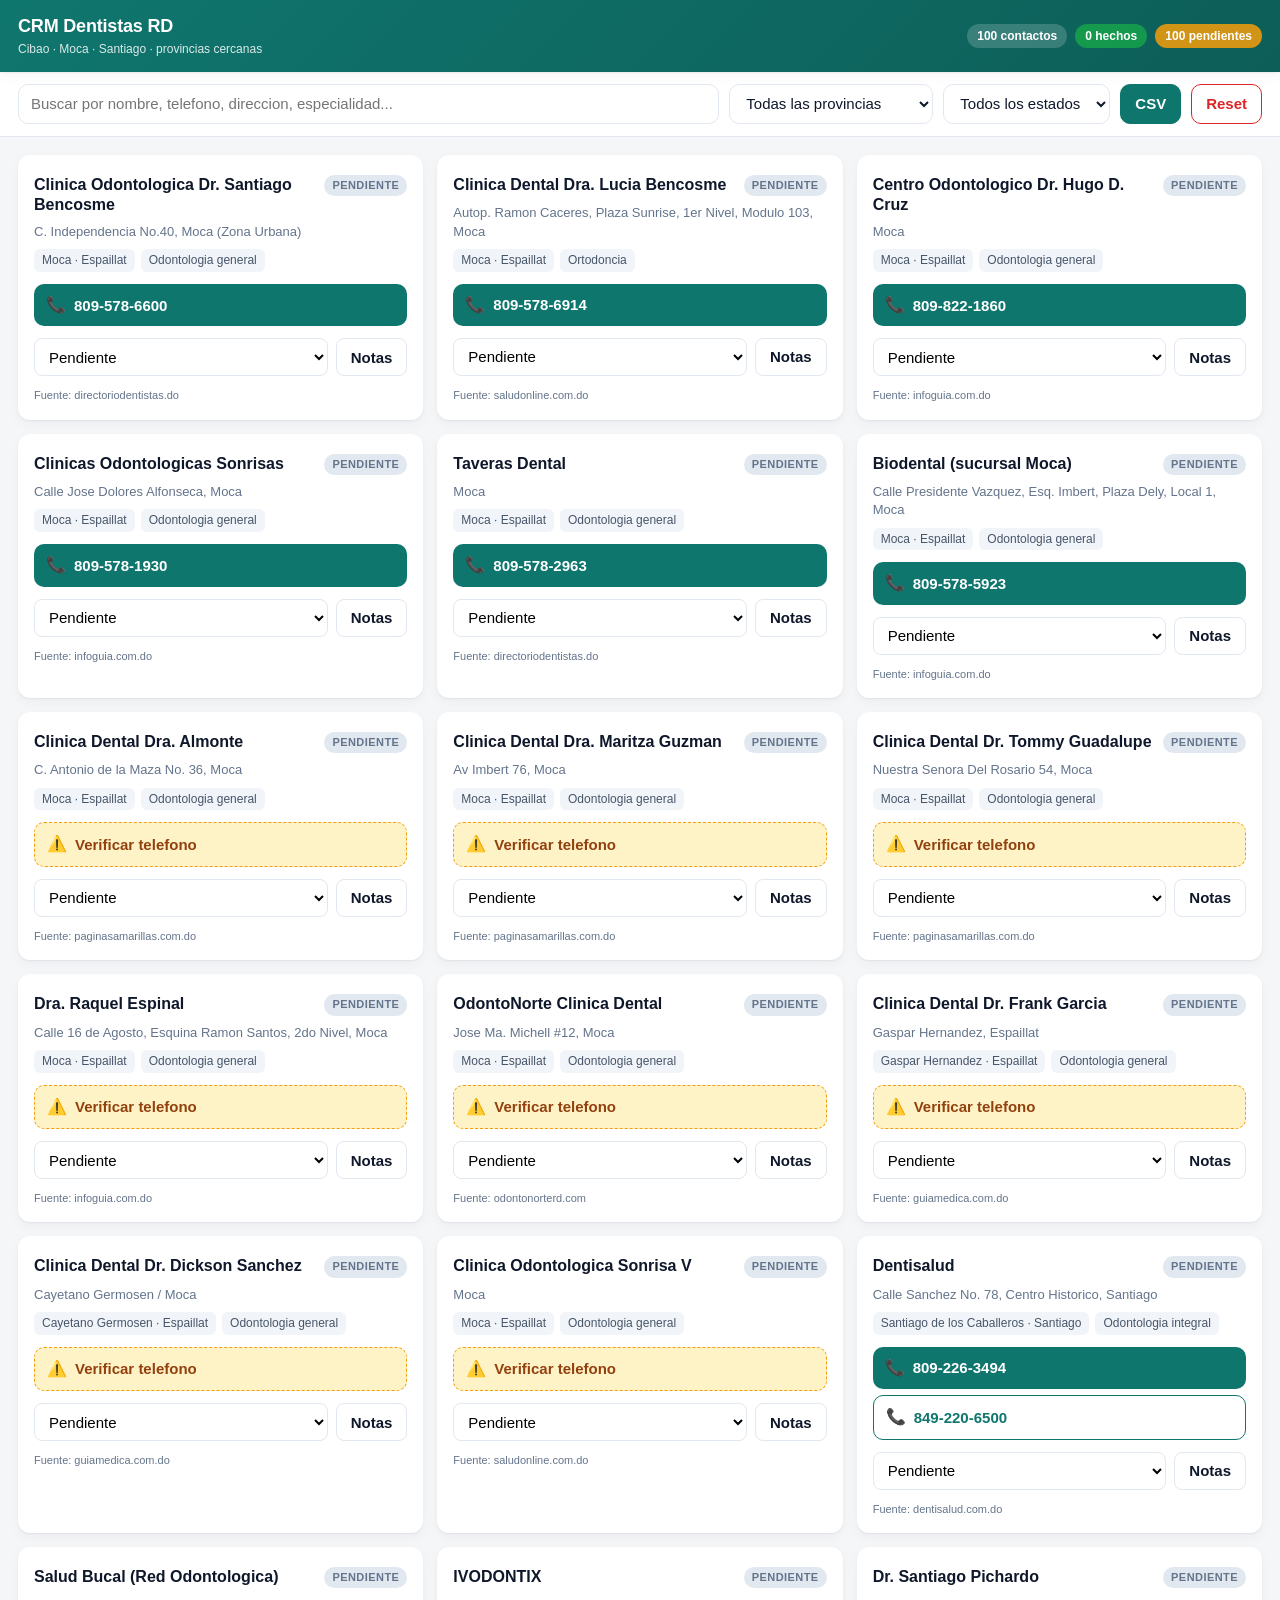
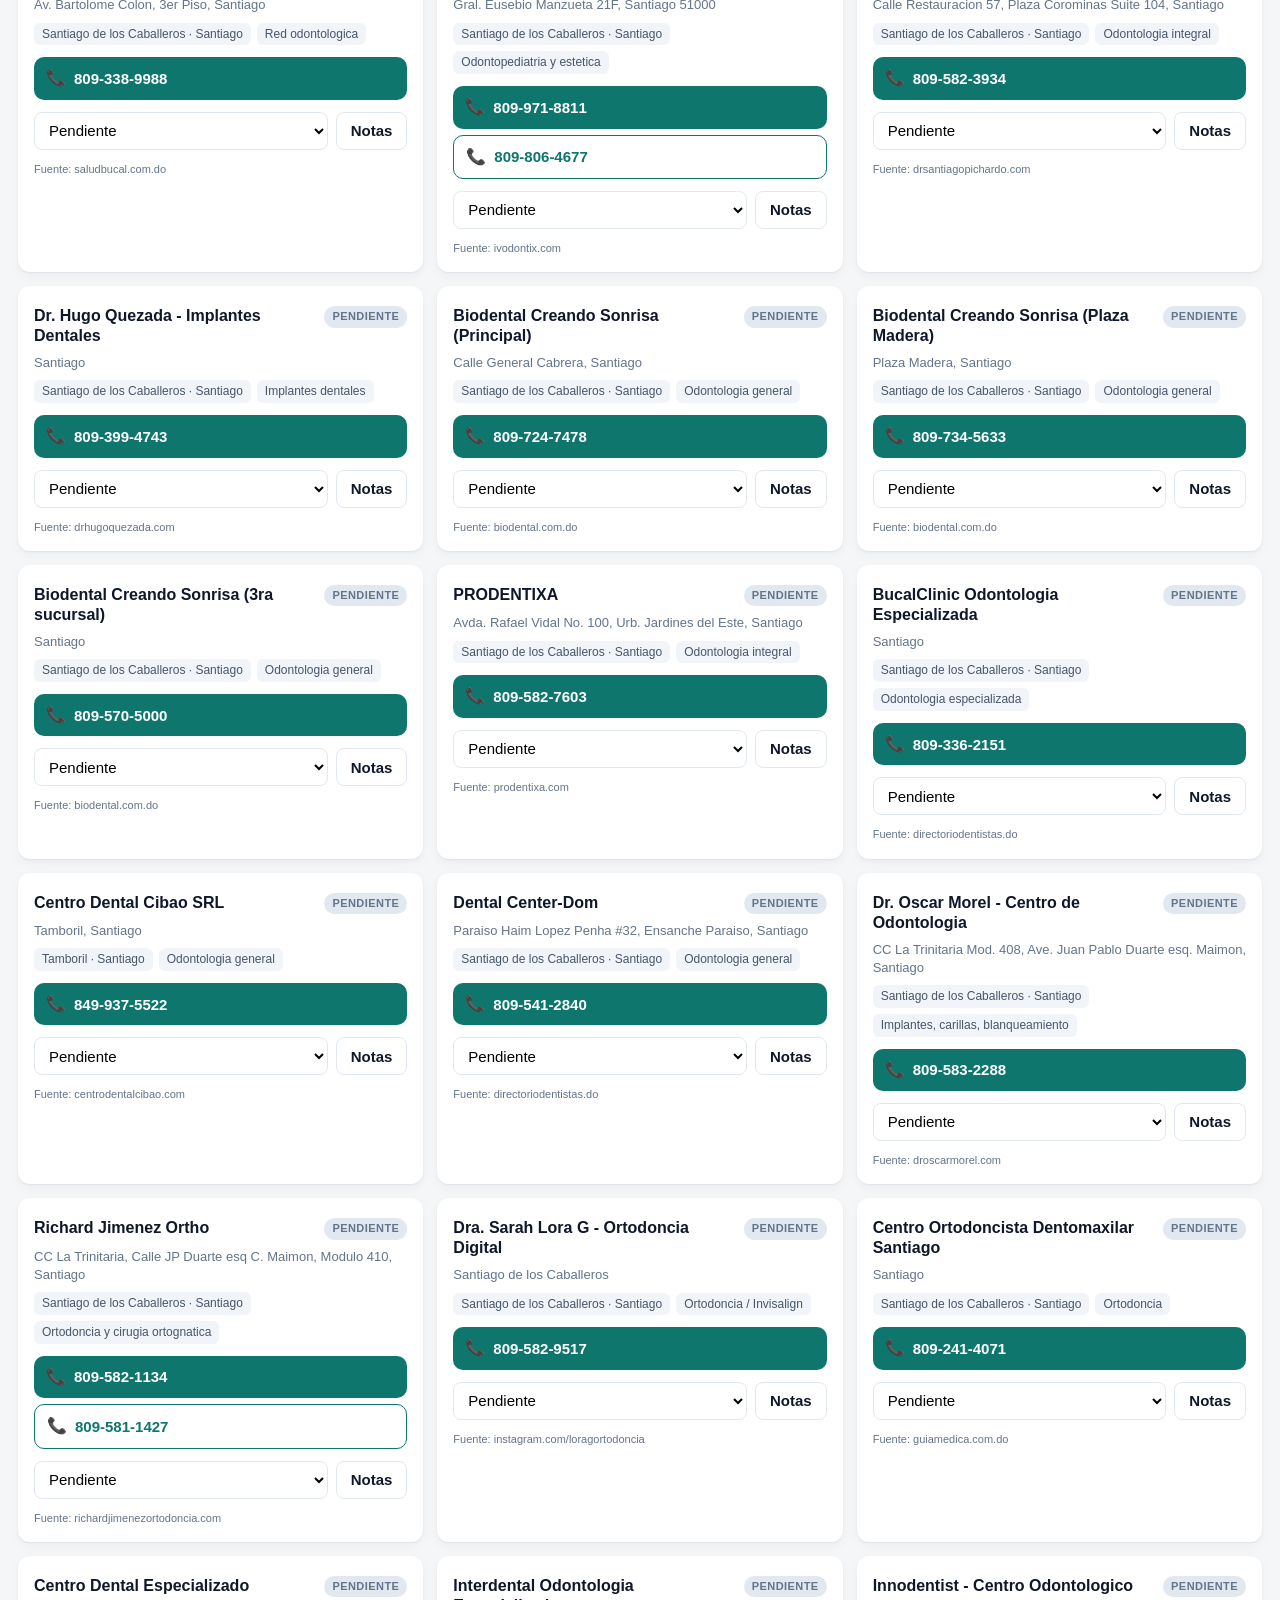
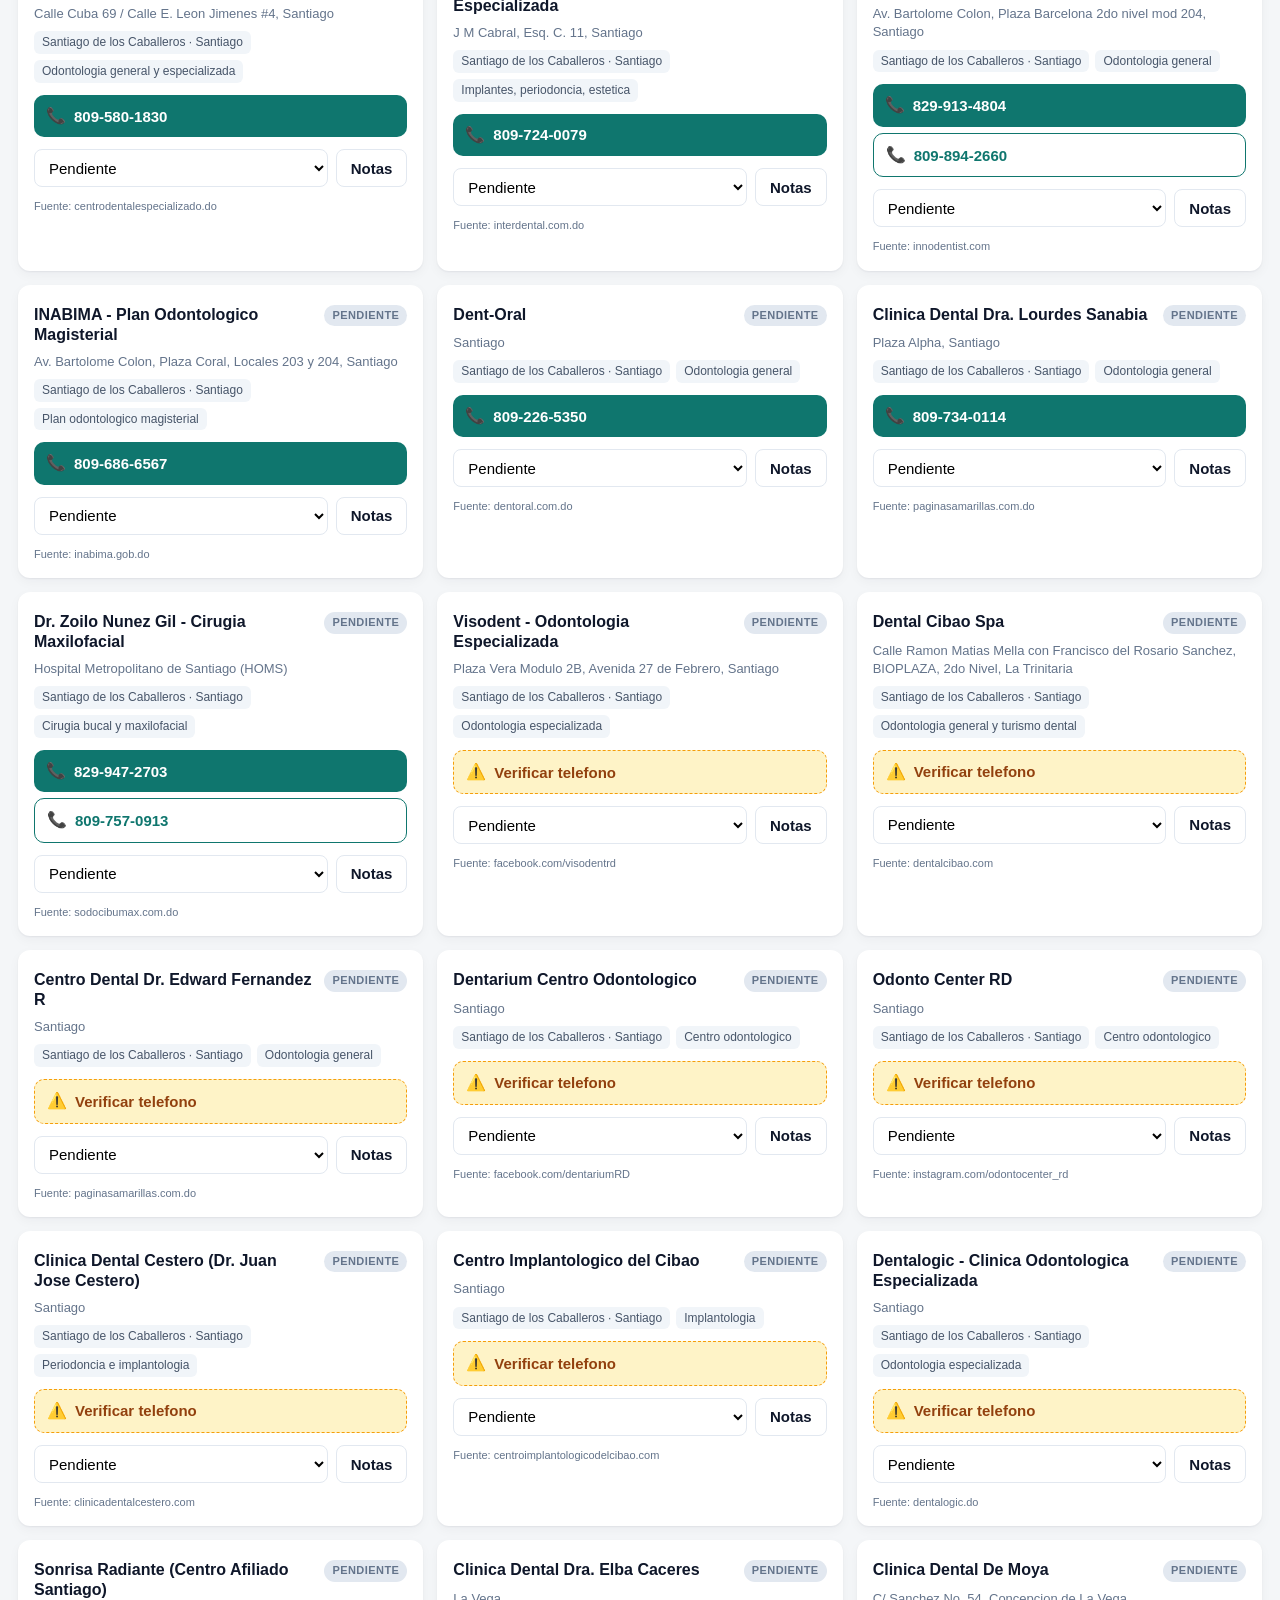
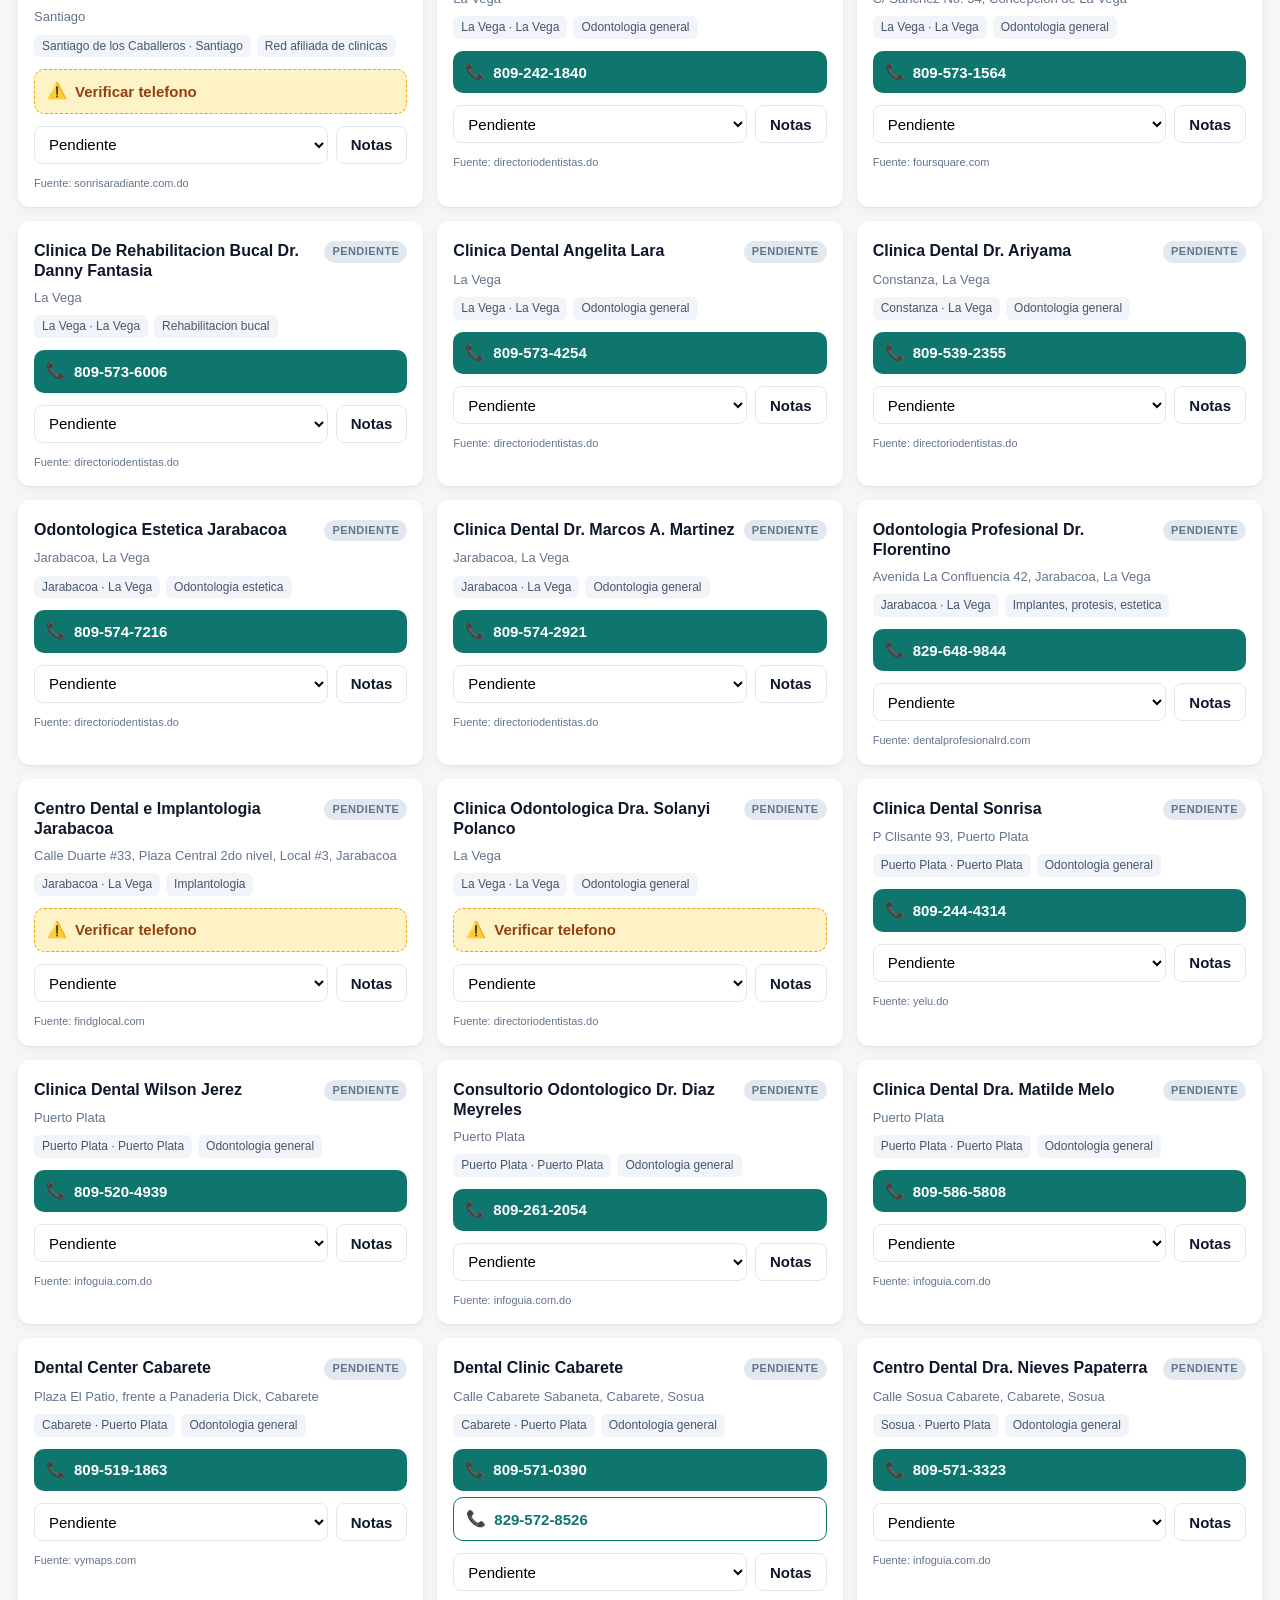
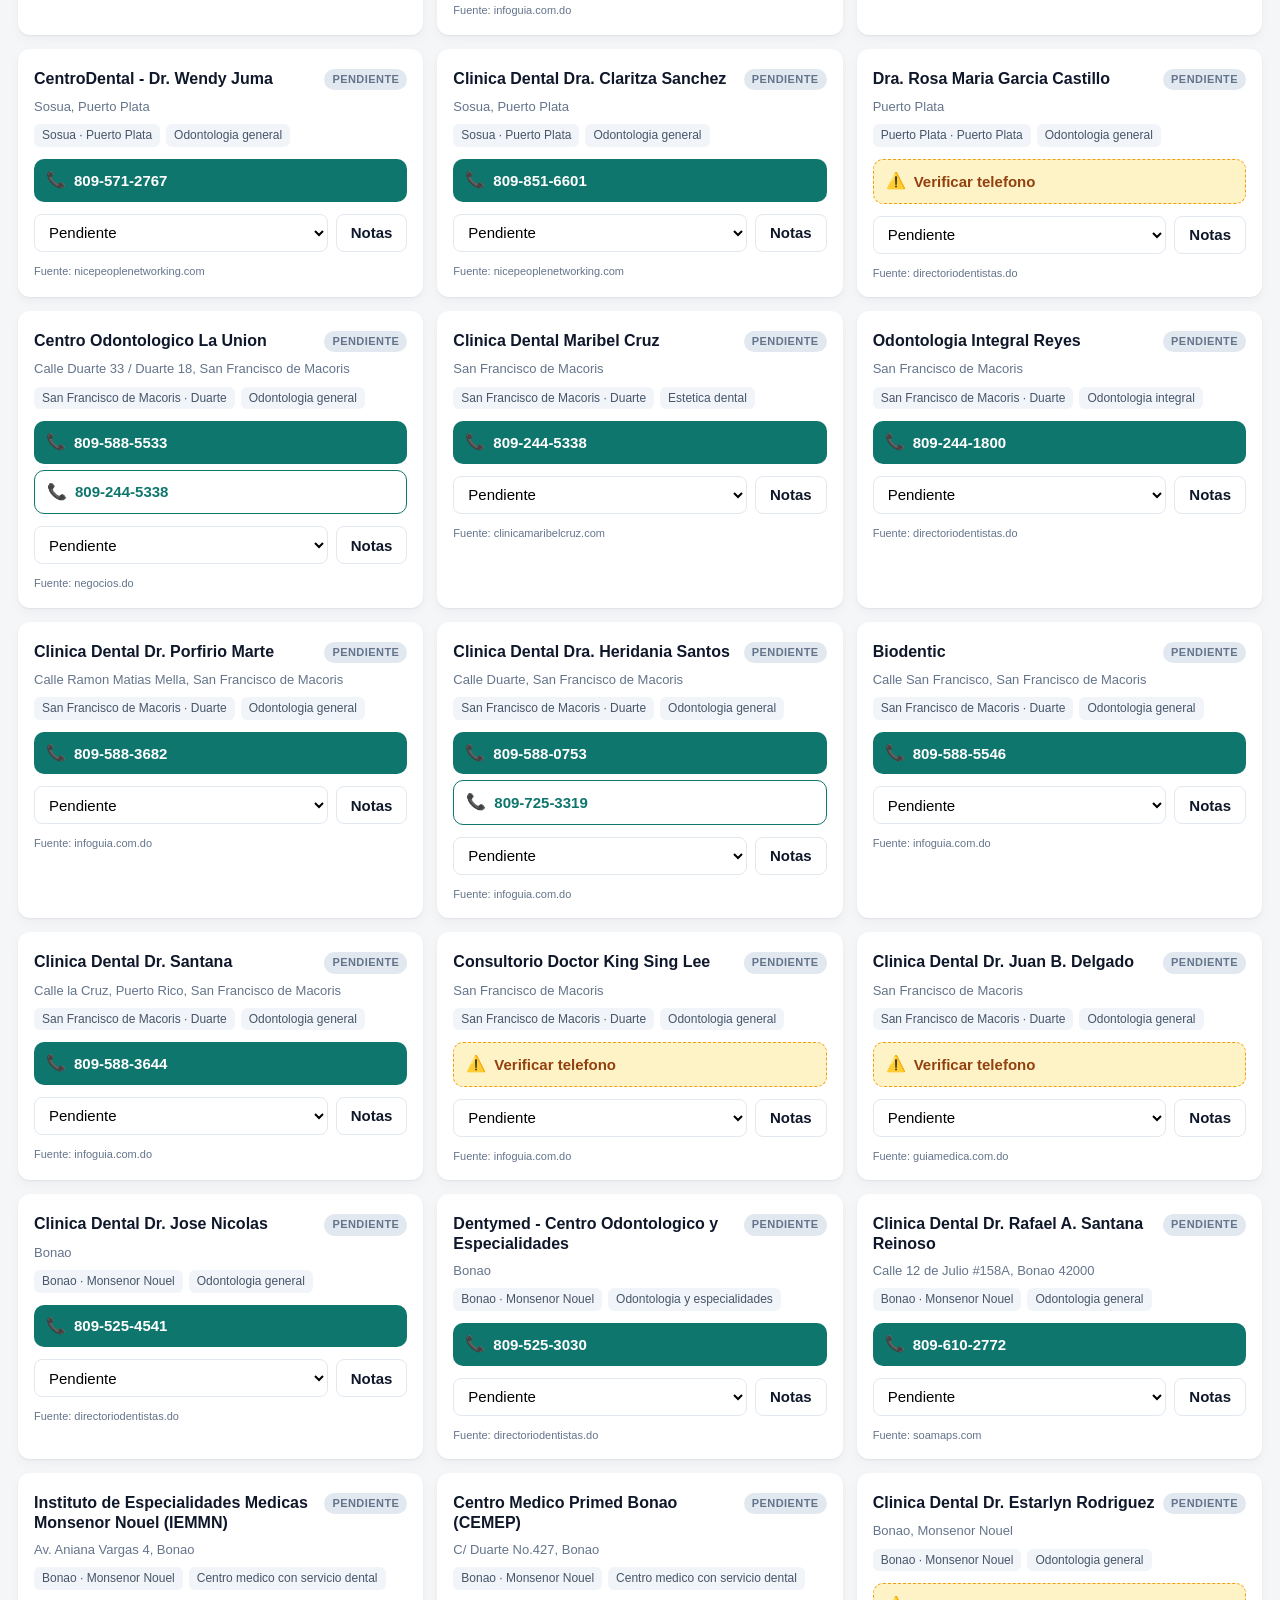
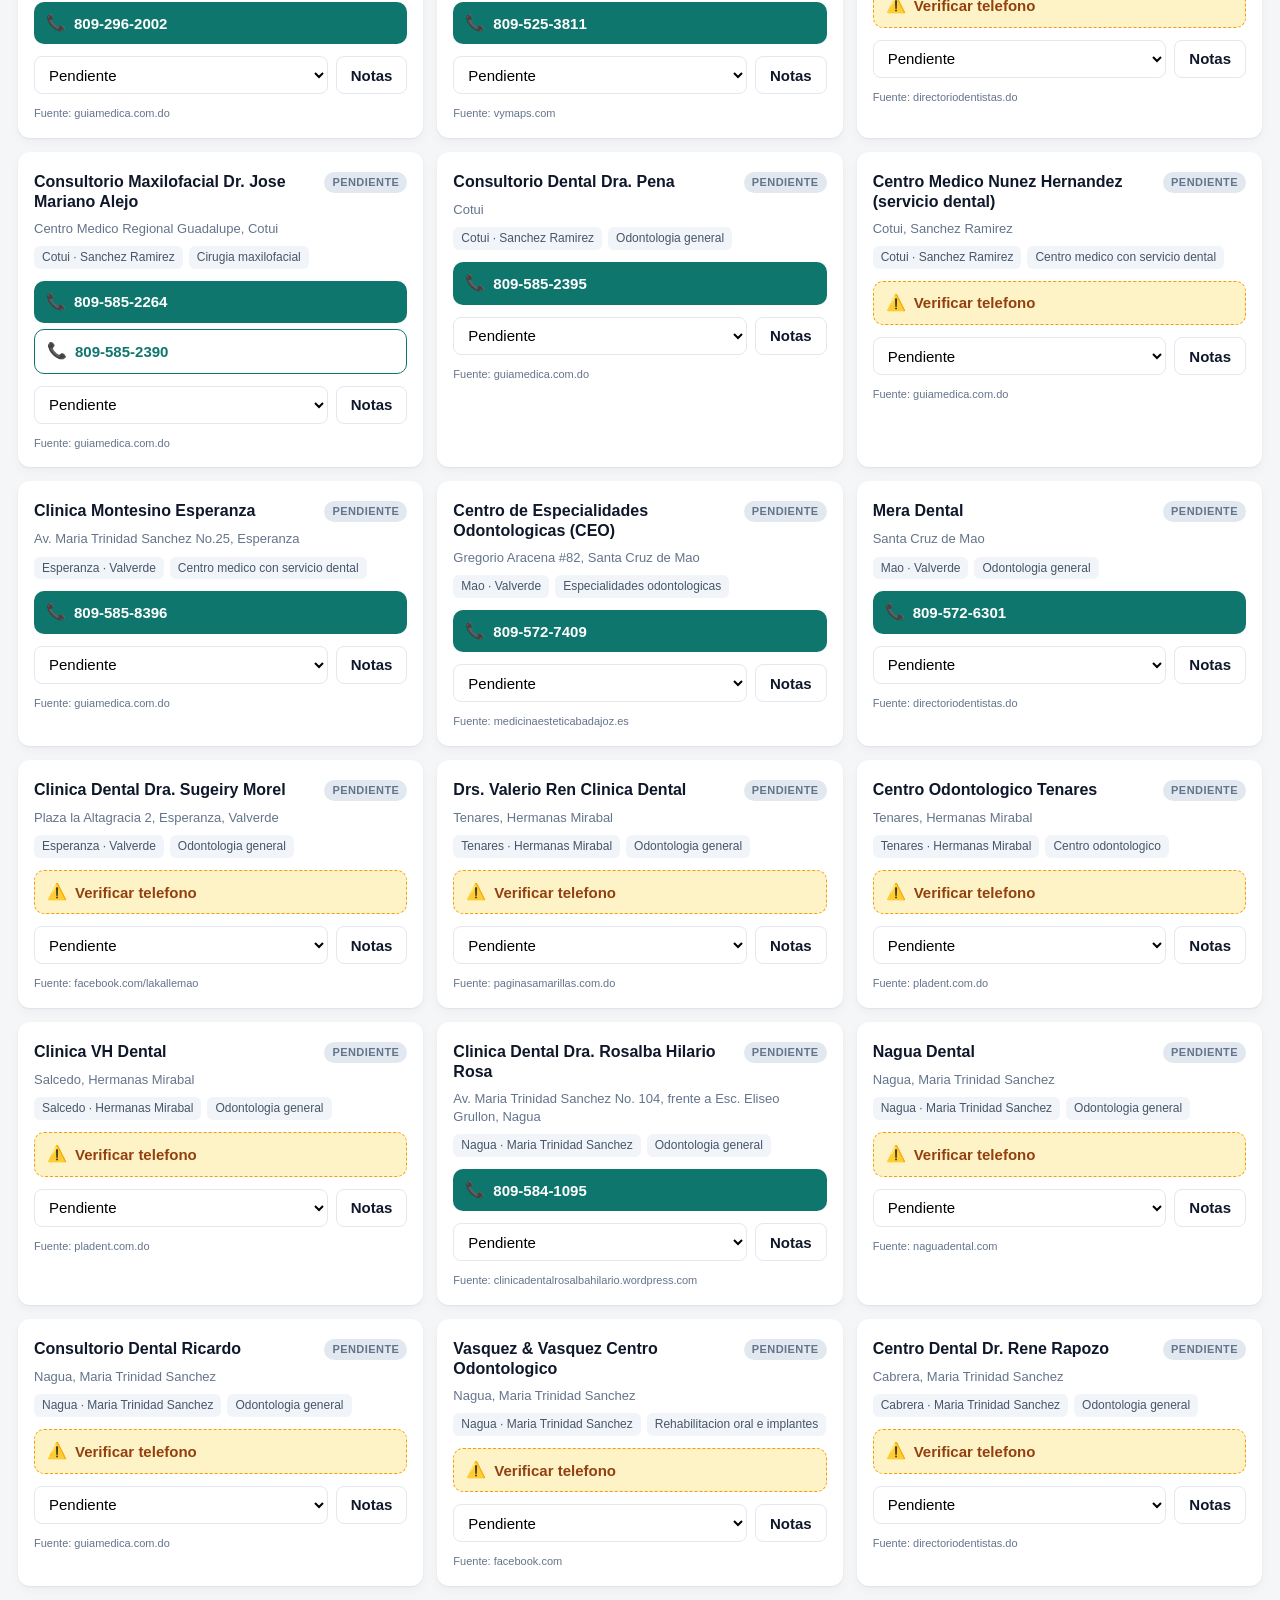
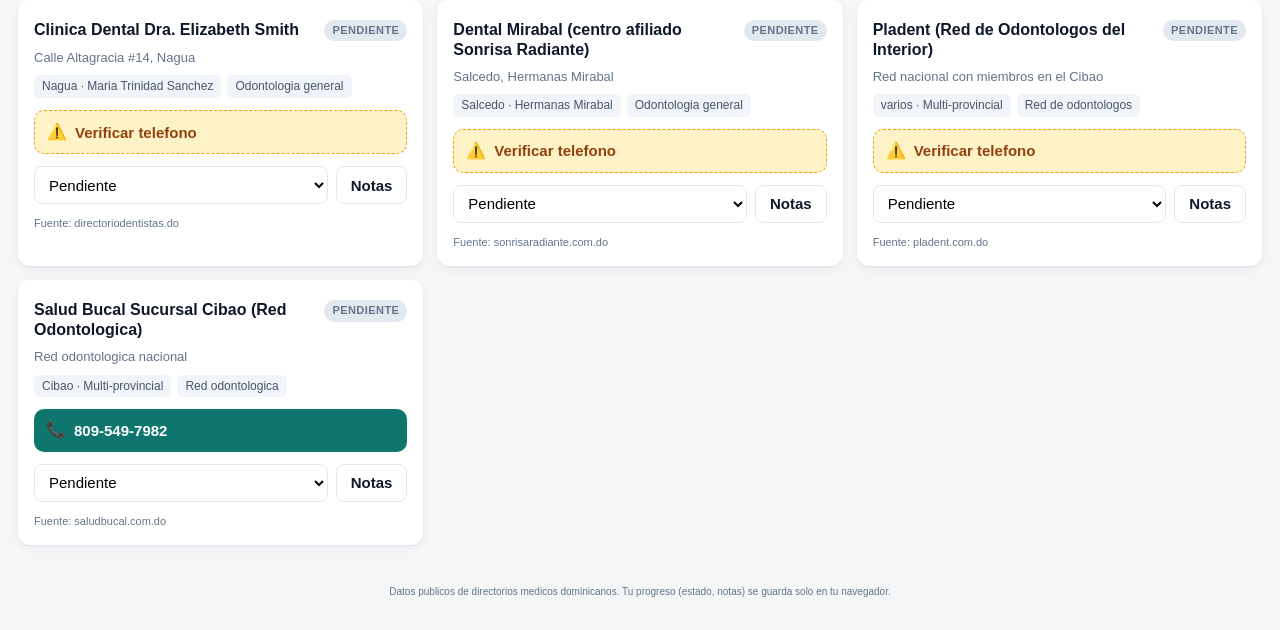
==== crm/index.html @ cb81ee38 "Agregar CRM de dentistas del Cibao + scraper Scrapling - crm/: app estatica con 100 dentistas verifi" ====
<!DOCTYPE html>
<html lang="es">
<head>
    <meta charset="UTF-8">
    <meta name="viewport" content="width=device-width, initial-scale=1.0, user-scalable=no">
    <meta name="theme-color" content="#0f766e">
    <title>CRM Dentistas RD &middot; Cibao</title>
    <link rel="shortcut icon" href="../images/favicon.png" type="image/x-icon">
    <link rel="stylesheet" href="crm.css">
</head>
<body>
    <header class="topbar">
        <div class="topbar__brand">
            <h1>CRM Dentistas RD</h1>
            <span class="topbar__tagline">Cibao &middot; Moca &middot; Santiago &middot; provincias cercanas</span>
        </div>
        <div class="topbar__stats">
            <span class="stat" id="statTotal">0 contactos</span>
            <span class="stat stat--ok" id="statHechos">0 hechos</span>
            <span class="stat stat--warn" id="statPendientes">0 pendientes</span>
        </div>
    </header>

    <section class="toolbar">
        <input
            type="search"
            id="search"
            class="toolbar__search"
            placeholder="Buscar por nombre, telefono, direccion, especialidad..."
            autocomplete="off">
        <select id="filterProvincia" class="toolbar__select"></select>
        <select id="filterEstado" class="toolbar__select">
            <option value="">Todos los estados</option>
            <option value="pendiente">Pendiente</option>
            <option value="contactado">Contactado</option>
            <option value="agendado">Agendado</option>
            <option value="no_responde">No responde</option>
            <option value="descartado">Descartado</option>
        </select>
        <button id="btnExport" class="toolbar__btn" title="Exportar a CSV">CSV</button>
        <button id="btnReset" class="toolbar__btn toolbar__btn--danger" title="Borrar mi historial">Reset</button>
    </section>

    <main id="grid" class="grid"></main>

    <template id="cardTemplate">
        <article class="card" data-id="">
            <header class="card__head">
                <h2 class="card__name"></h2>
                <span class="card__estado"></span>
            </header>
            <p class="card__direccion"></p>
            <p class="card__meta">
                <span class="card__provincia"></span>
                <span class="card__especialidad"></span>
            </p>
            <div class="card__phones"></div>
            <div class="card__actions">
                <select class="card__estadoSelect">
                    <option value="pendiente">Pendiente</option>
                    <option value="contactado">Contactado</option>
                    <option value="agendado">Agendado</option>
                    <option value="no_responde">No responde</option>
                    <option value="descartado">Descartado</option>
                </select>
                <button class="card__notasBtn">Notas</button>
            </div>
            <textarea class="card__notas" placeholder="Notas de la llamada..." hidden></textarea>
            <small class="card__fuente"></small>
        </article>
    </template>

    <footer class="bottombar">
        <small>
            Datos publicos de directorios medicos dominicanos.
            Tu progreso (estado, notas) se guarda solo en tu navegador.
        </small>
    </footer>

    <script src="crm.js"></script>
</body>
</html>
---- crm/crm.css ----
:root {
    --bg: #f4f6f8;
    --surface: #ffffff;
    --text: #0f172a;
    --muted: #64748b;
    --border: #e2e8f0;
    --primary: #0f766e;
    --primary-dark: #0d5e58;
    --accent: #2563eb;
    --ok: #16a34a;
    --warn: #f59e0b;
    --danger: #dc2626;
    --info: #0ea5e9;
    --shadow: 0 1px 2px rgba(15, 23, 42, .06), 0 4px 12px rgba(15, 23, 42, .04);
    --radius: 12px;
}

* { box-sizing: border-box; }

html, body {
    margin: 0;
    padding: 0;
    background: var(--bg);
    color: var(--text);
    font-family: -apple-system, BlinkMacSystemFont, "Segoe UI", Roboto, Helvetica, Arial, sans-serif;
    font-size: 15px;
    line-height: 1.4;
}

.topbar {
    background: linear-gradient(135deg, var(--primary) 0%, var(--primary-dark) 100%);
    color: #fff;
    padding: 14px 18px;
    display: flex;
    flex-wrap: wrap;
    justify-content: space-between;
    align-items: center;
    gap: 12px;
    position: sticky;
    top: 0;
    z-index: 50;
    box-shadow: var(--shadow);
}

.topbar h1 {
    margin: 0;
    font-size: 18px;
    font-weight: 700;
    letter-spacing: -0.01em;
}

.topbar__tagline {
    display: block;
    font-size: 12px;
    opacity: 0.85;
    margin-top: 2px;
}

.topbar__stats {
    display: flex;
    gap: 8px;
    flex-wrap: wrap;
}

.stat {
    background: rgba(255, 255, 255, 0.18);
    padding: 4px 10px;
    border-radius: 999px;
    font-size: 12px;
    font-weight: 600;
}
.stat--ok    { background: rgba(22, 163, 74, .85); }
.stat--warn  { background: rgba(245, 158, 11, .85); }

.toolbar {
    background: var(--surface);
    padding: 12px 18px;
    display: flex;
    gap: 10px;
    flex-wrap: wrap;
    border-bottom: 1px solid var(--border);
    position: sticky;
    top: 62px;
    z-index: 40;
}

.toolbar__search,
.toolbar__select {
    height: 40px;
    padding: 0 12px;
    border: 1px solid var(--border);
    border-radius: 10px;
    background: #fff;
    font: inherit;
    color: var(--text);
    outline: none;
    transition: border-color .15s, box-shadow .15s;
}

.toolbar__search:focus,
.toolbar__select:focus {
    border-color: var(--primary);
    box-shadow: 0 0 0 3px rgba(15, 118, 110, .15);
}

.toolbar__search {
    flex: 1 1 320px;
    min-width: 220px;
}

.toolbar__btn {
    height: 40px;
    padding: 0 14px;
    border-radius: 10px;
    border: 1px solid var(--primary);
    background: var(--primary);
    color: #fff;
    font: inherit;
    font-weight: 600;
    cursor: pointer;
    transition: background .15s;
}
.toolbar__btn:hover { background: var(--primary-dark); }
.toolbar__btn--danger {
    background: #fff;
    color: var(--danger);
    border-color: var(--danger);
}
.toolbar__btn--danger:hover {
    background: var(--danger);
    color: #fff;
}

.grid {
    padding: 18px;
    display: grid;
    gap: 14px;
    grid-template-columns: repeat(auto-fill, minmax(320px, 1fr));
    max-width: 1400px;
    margin: 0 auto;
}

.card {
    background: var(--surface);
    border-radius: var(--radius);
    box-shadow: var(--shadow);
    padding: 16px;
    display: flex;
    flex-direction: column;
    gap: 8px;
    border-top: 4px solid transparent;
    transition: transform .12s, box-shadow .12s;
}
.card:hover { transform: translateY(-1px); box-shadow: 0 6px 18px rgba(15,23,42,.08); }

.card[data-estado="contactado"] { border-top-color: var(--info); }
.card[data-estado="agendado"]   { border-top-color: var(--ok); }
.card[data-estado="no_responde"]{ border-top-color: var(--warn); }
.card[data-estado="descartado"] { border-top-color: var(--danger); opacity: 0.7; }

.card__head {
    display: flex;
    justify-content: space-between;
    align-items: flex-start;
    gap: 8px;
}

.card__name {
    font-size: 16px;
    font-weight: 700;
    margin: 0;
    line-height: 1.25;
    color: var(--text);
}

.card__estado {
    font-size: 11px;
    font-weight: 700;
    padding: 3px 8px;
    border-radius: 999px;
    background: #e2e8f0;
    color: var(--muted);
    text-transform: uppercase;
    letter-spacing: 0.04em;
    white-space: nowrap;
    flex-shrink: 0;
}
.card[data-estado="contactado"]  .card__estado { background: rgba(14,165,233,.15); color: #0369a1; }
.card[data-estado="agendado"]    .card__estado { background: rgba(22,163,74,.15);  color: #166534; }
.card[data-estado="no_responde"] .card__estado { background: rgba(245,158,11,.18); color: #92400e; }
.card[data-estado="descartado"]  .card__estado { background: rgba(220,38,38,.15);  color: #991b1b; }

.card__direccion {
    color: var(--muted);
    margin: 0;
    font-size: 13px;
}

.card__meta {
    display: flex;
    gap: 6px;
    flex-wrap: wrap;
    margin: 0;
    font-size: 12px;
}

.card__meta span {
    background: #f1f5f9;
    color: #475569;
    padding: 3px 8px;
    border-radius: 6px;
    font-weight: 500;
}

.card__phones {
    display: flex;
    flex-direction: column;
    gap: 6px;
    margin-top: 4px;
}

.phone-link {
    display: flex;
    align-items: center;
    gap: 8px;
    padding: 10px 12px;
    background: var(--primary);
    color: #fff;
    text-decoration: none;
    border-radius: 10px;
    font-weight: 600;
    font-size: 15px;
    transition: background .15s, transform .1s;
}
.phone-link:hover  { background: var(--primary-dark); }
.phone-link:active { transform: scale(.98); }
.phone-link::before {
    content: "📞";
    font-size: 16px;
}
.phone-link--alt {
    background: #fff;
    color: var(--primary);
    border: 1px solid var(--primary);
}
.phone-link--alt:hover {
    background: var(--primary);
    color: #fff;
}
.phone-link--missing {
    background: #fef3c7;
    color: #92400e;
    cursor: not-allowed;
    pointer-events: none;
    border: 1px dashed #f59e0b;
}
.phone-link--missing::before { content: "⚠️"; }

.card__actions {
    display: flex;
    gap: 8px;
    margin-top: 4px;
}

.card__estadoSelect {
    flex: 1;
    height: 38px;
    padding: 0 10px;
    border: 1px solid var(--border);
    border-radius: 8px;
    background: #fff;
    font: inherit;
    cursor: pointer;
}

.card__notasBtn {
    height: 38px;
    padding: 0 14px;
    background: #fff;
    border: 1px solid var(--border);
    border-radius: 8px;
    font: inherit;
    font-weight: 600;
    color: var(--text);
    cursor: pointer;
}
.card__notasBtn:hover { background: #f1f5f9; }
.card__notasBtn[aria-pressed="true"] {
    background: var(--accent);
    color: #fff;
    border-color: var(--accent);
}

.card__notas {
    width: 100%;
    min-height: 70px;
    padding: 10px;
    border: 1px solid var(--border);
    border-radius: 8px;
    font: inherit;
    resize: vertical;
    margin-top: 4px;
}
.card__notas:focus {
    outline: none;
    border-color: var(--primary);
    box-shadow: 0 0 0 3px rgba(15, 118, 110, .15);
}

.card__fuente {
    color: var(--muted);
    font-size: 11px;
    margin-top: 4px;
}

.bottombar {
    text-align: center;
    color: var(--muted);
    padding: 20px 18px 30px;
    font-size: 12px;
}

.empty {
    grid-column: 1 / -1;
    text-align: center;
    color: var(--muted);
    padding: 60px 20px;
    font-size: 15px;
}

@media (max-width: 600px) {
    .topbar { padding: 12px 14px; }
    .topbar h1 { font-size: 16px; }
    .toolbar { padding: 10px 14px; top: 70px; }
    .grid { padding: 14px; gap: 12px; }
    .card { padding: 14px; }
    .card__name { font-size: 15px; }
}
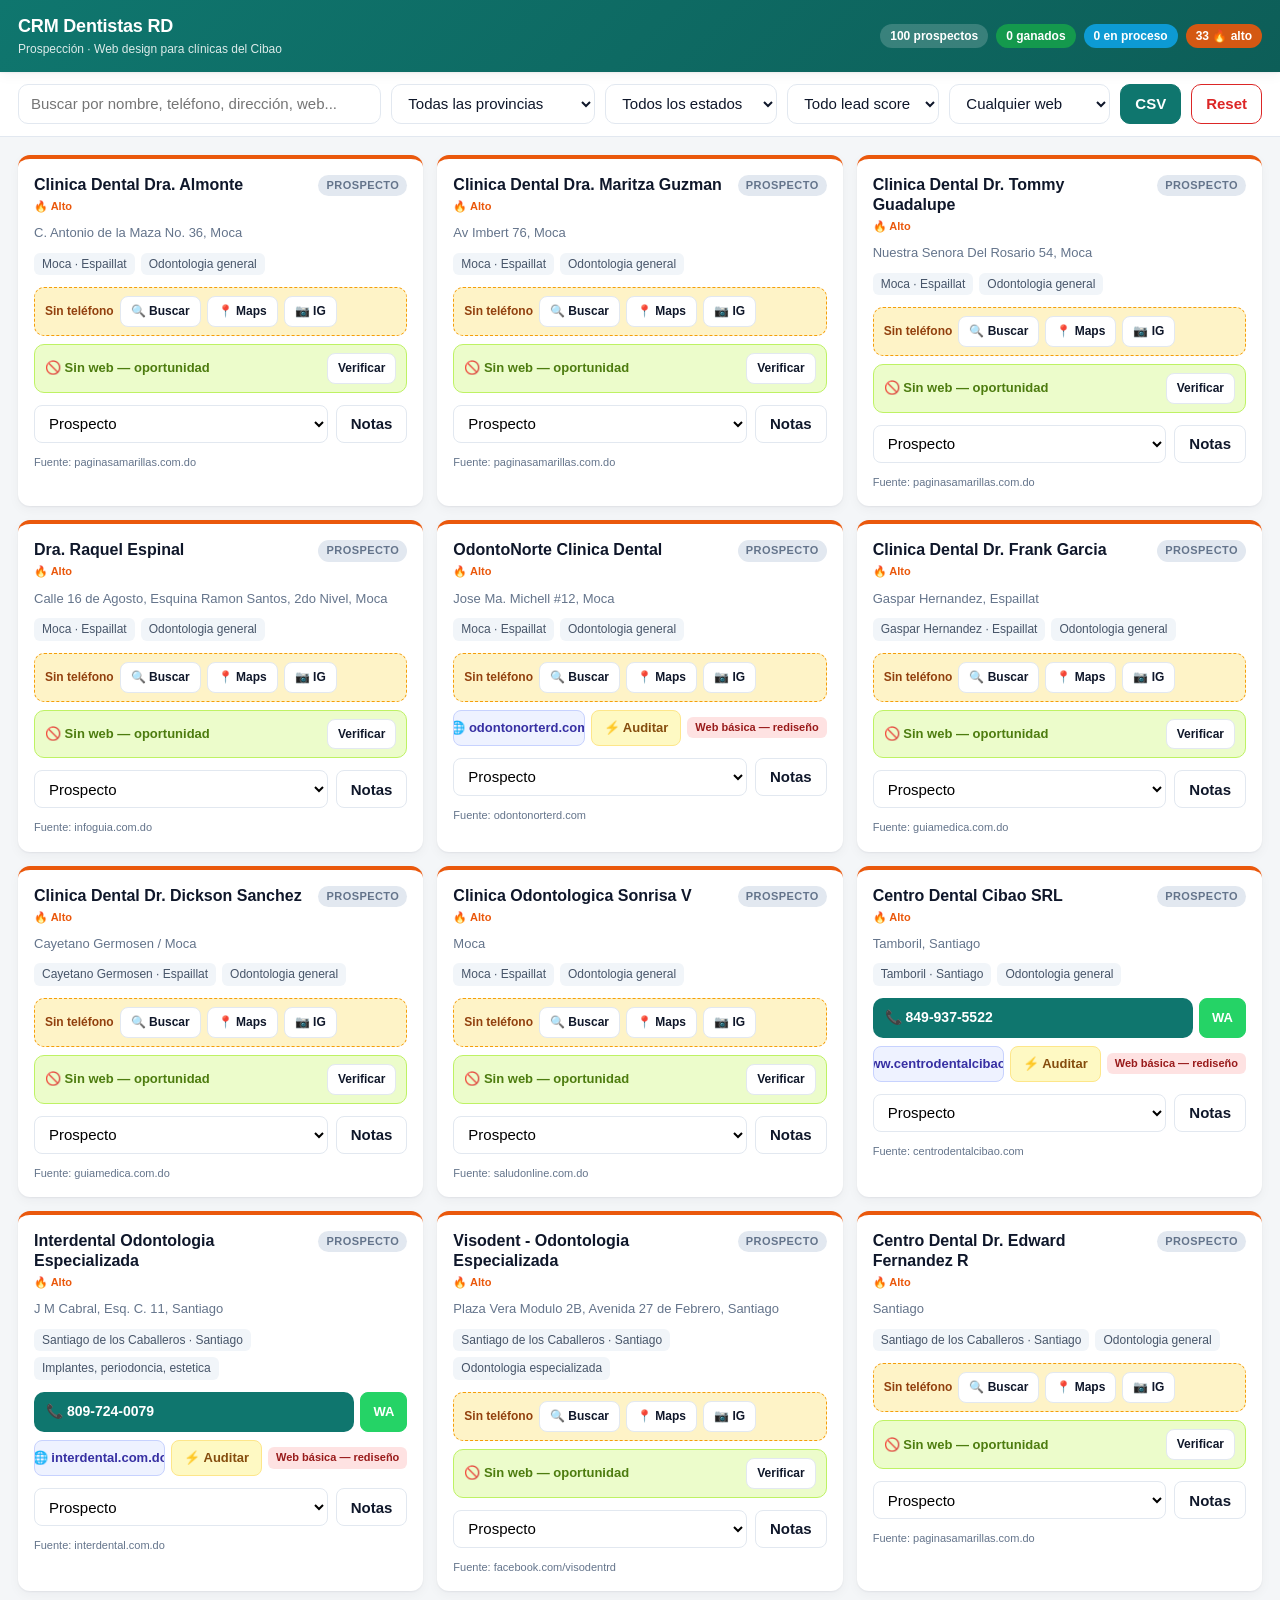
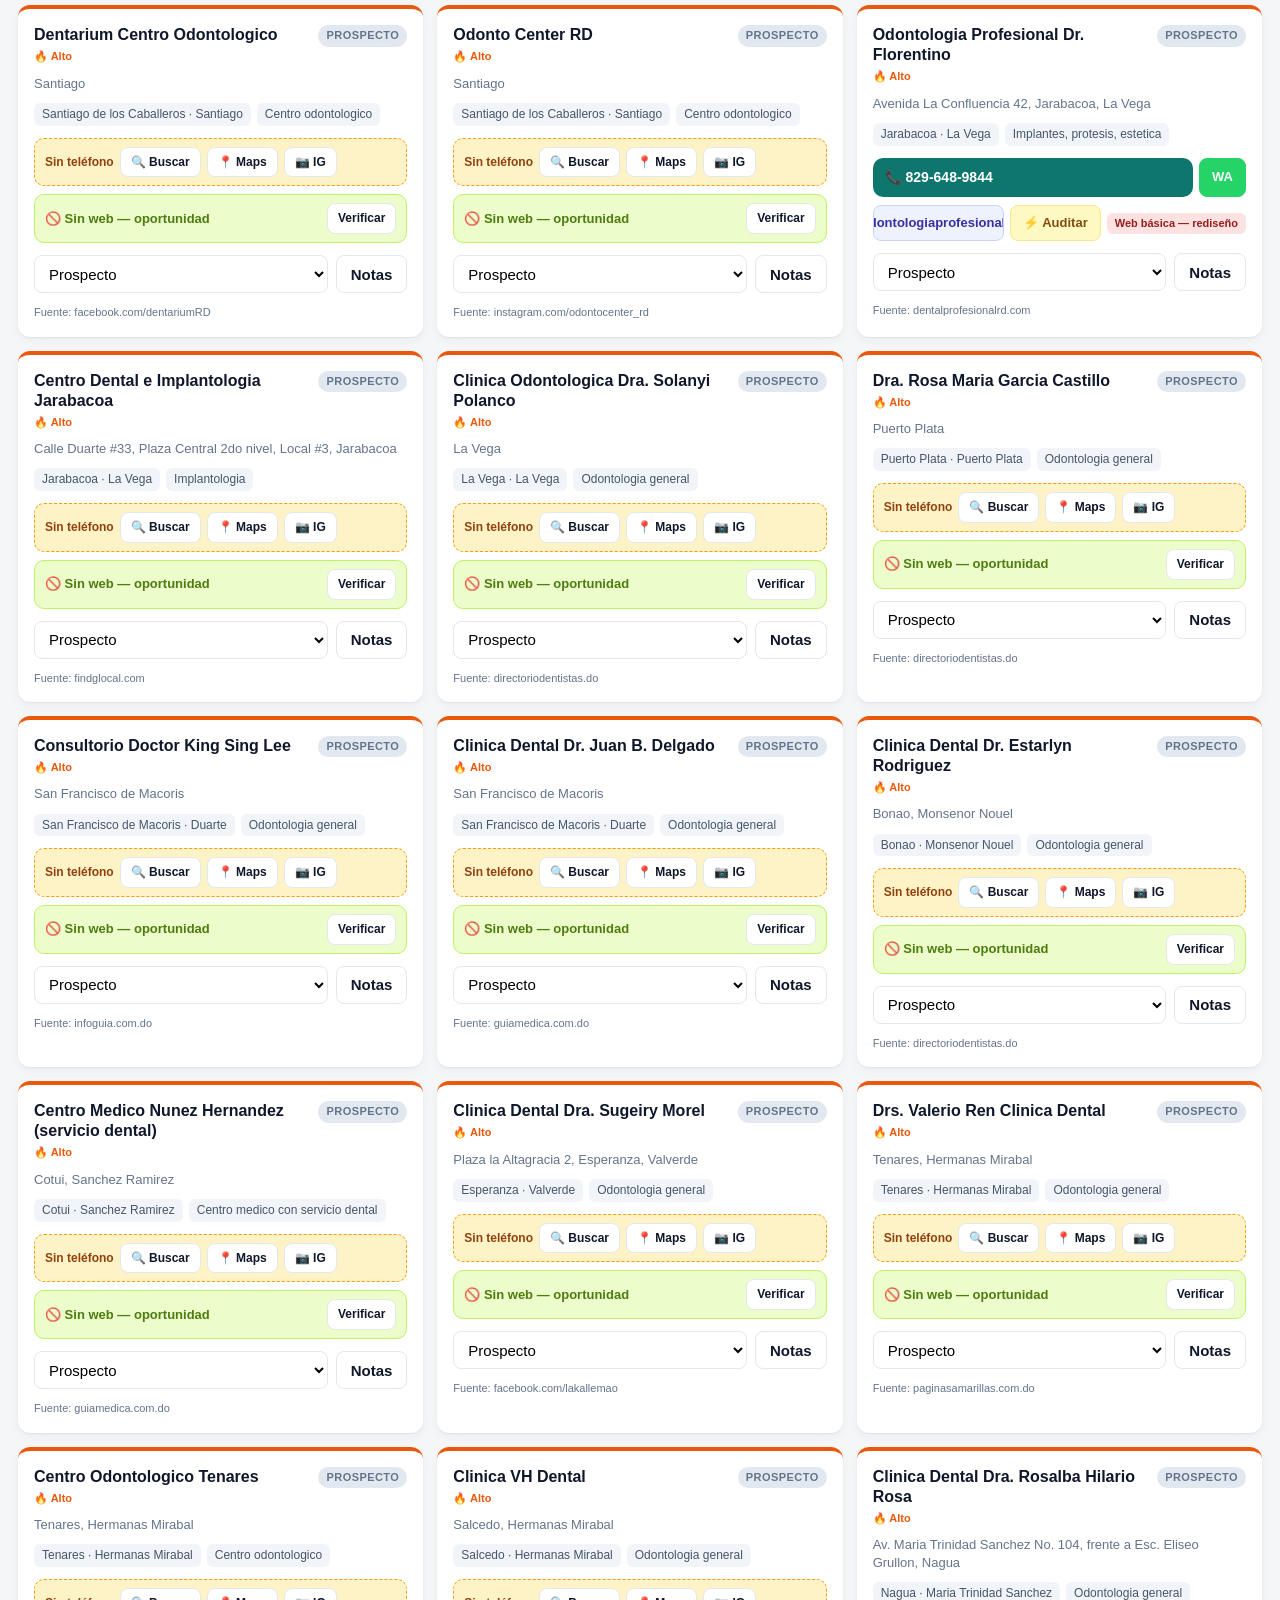
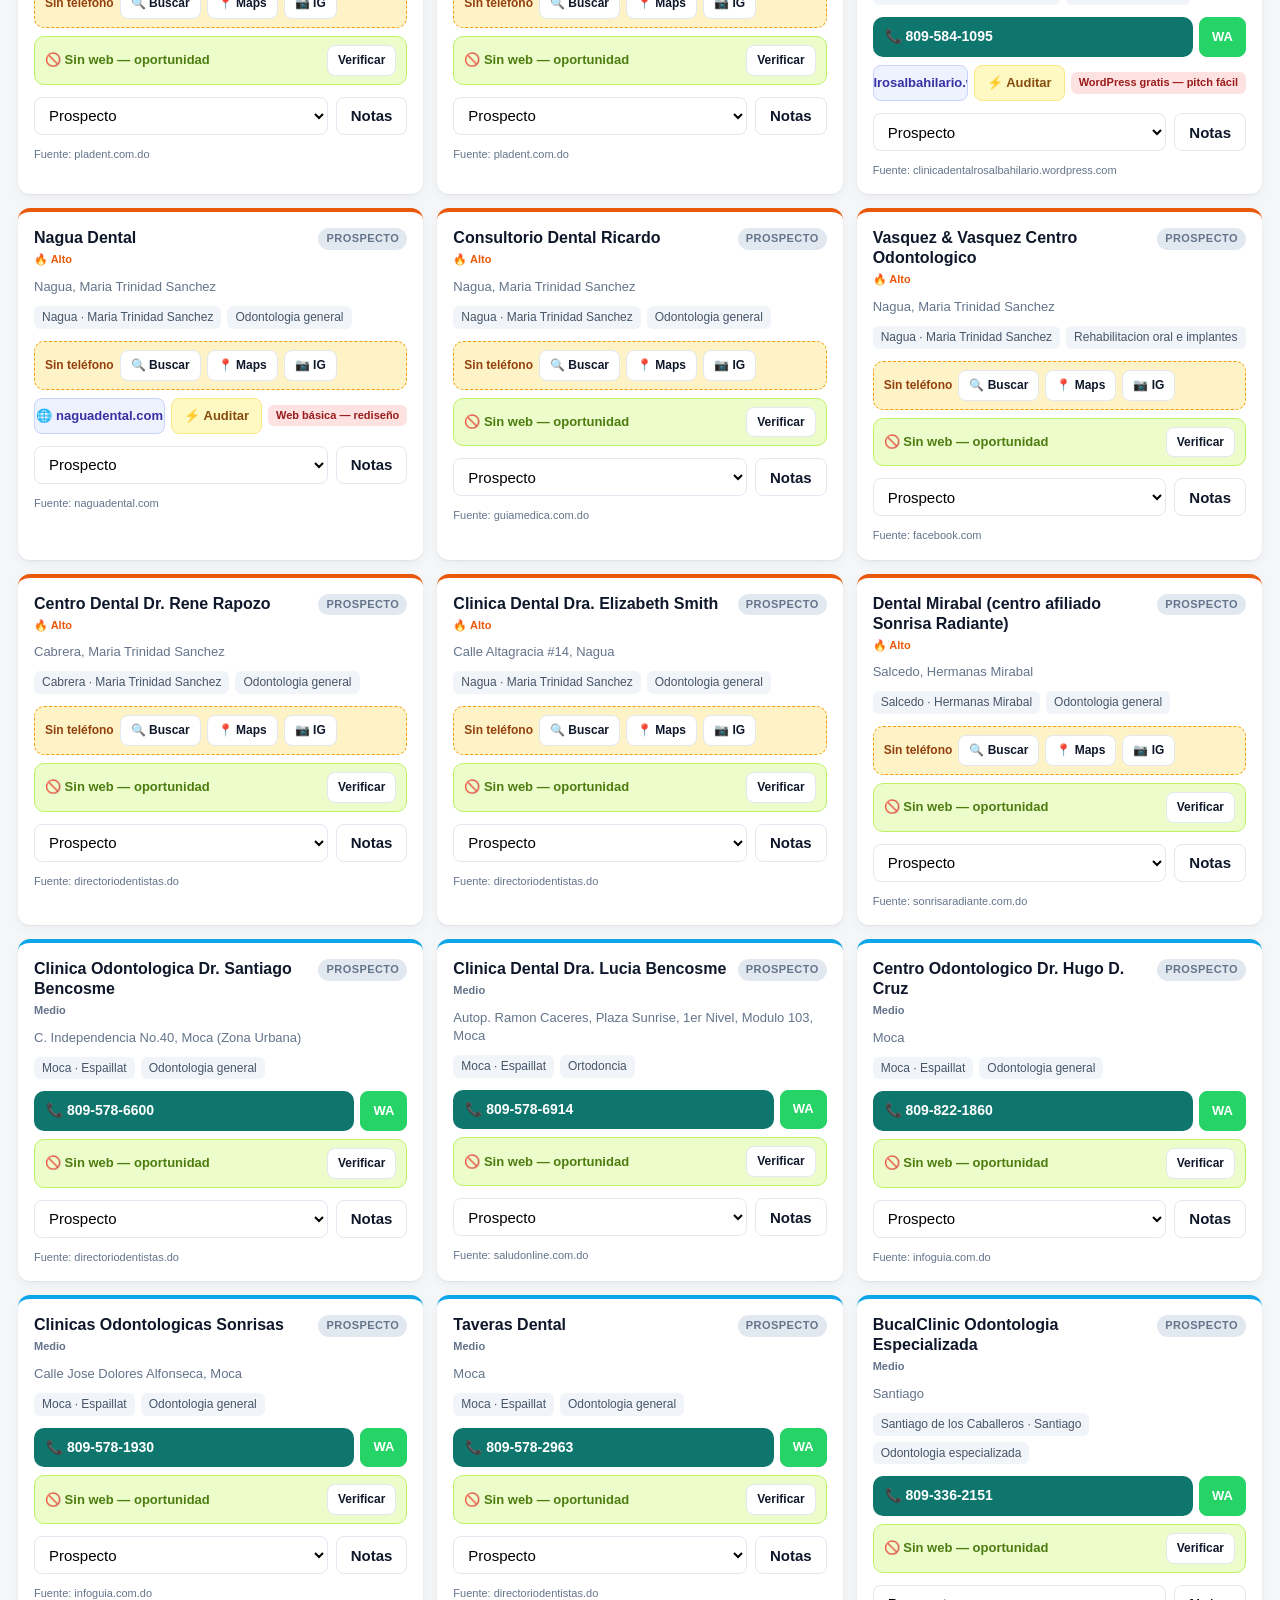
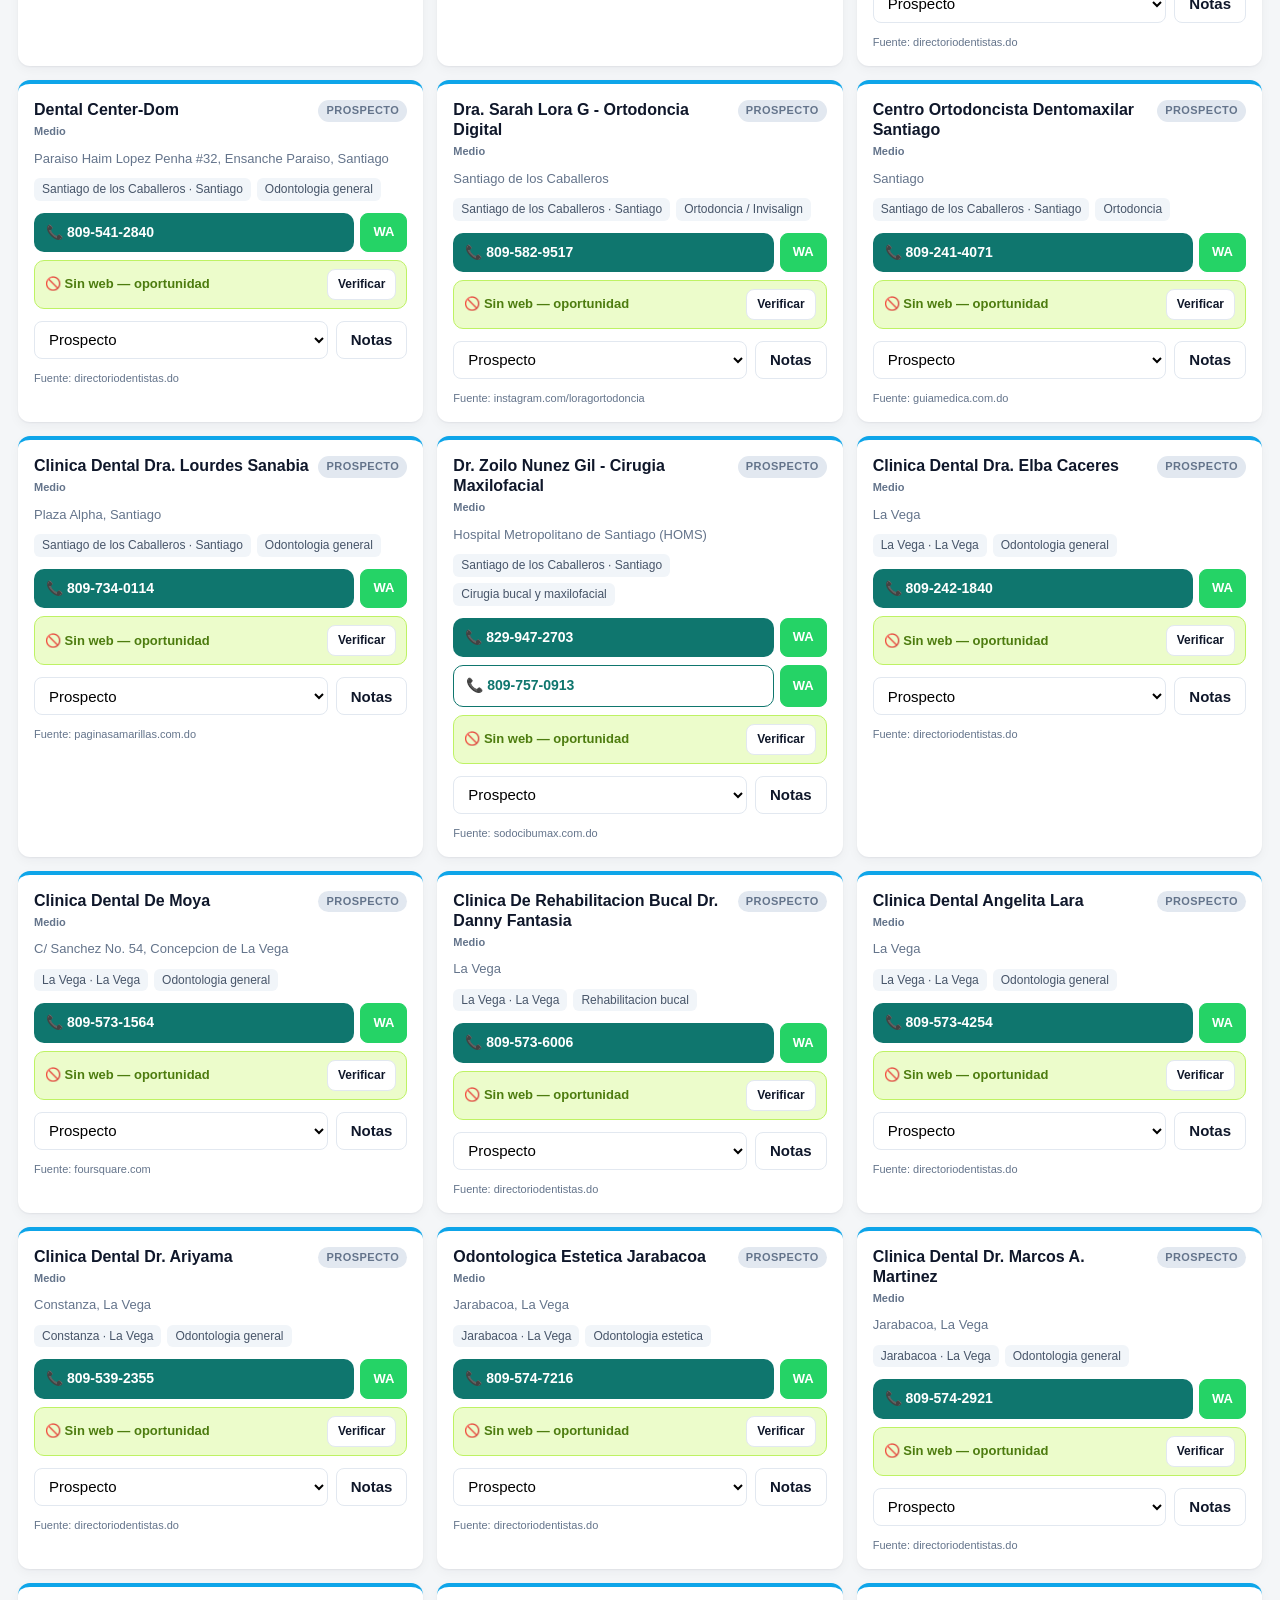
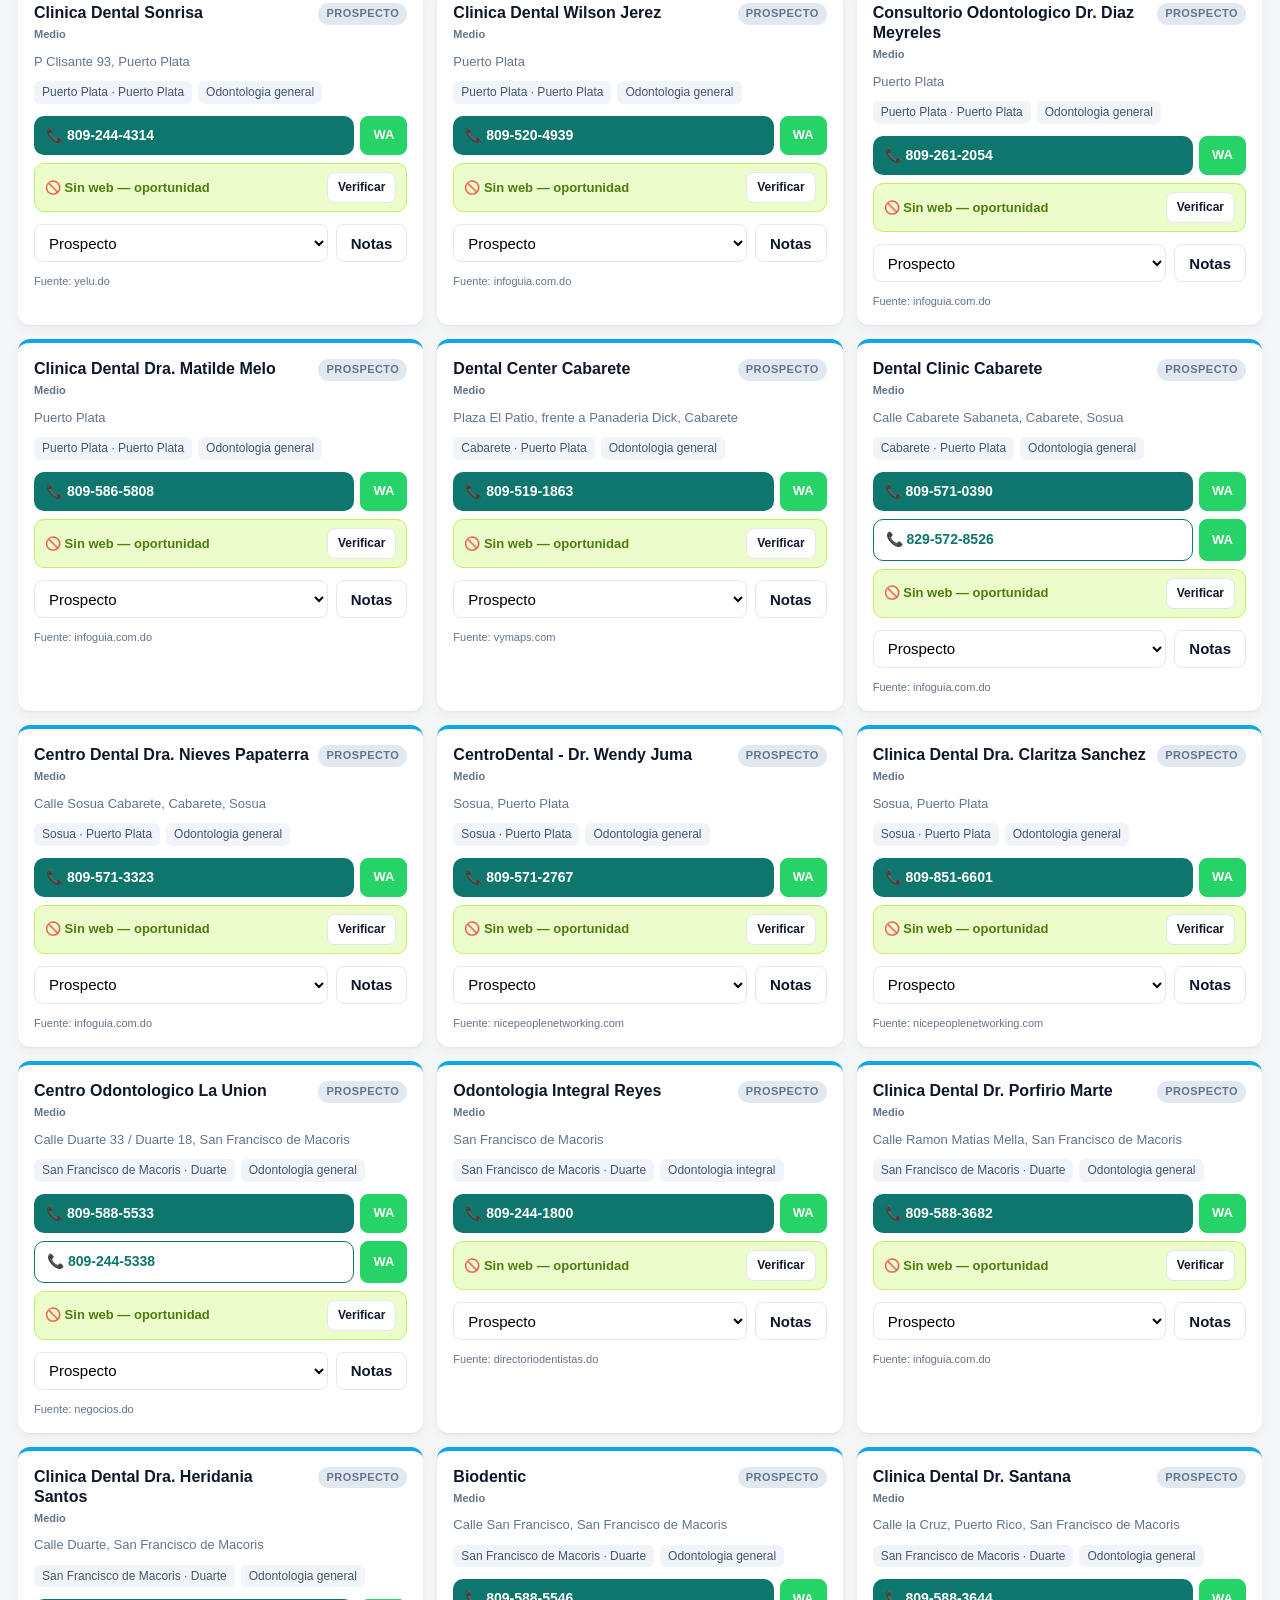
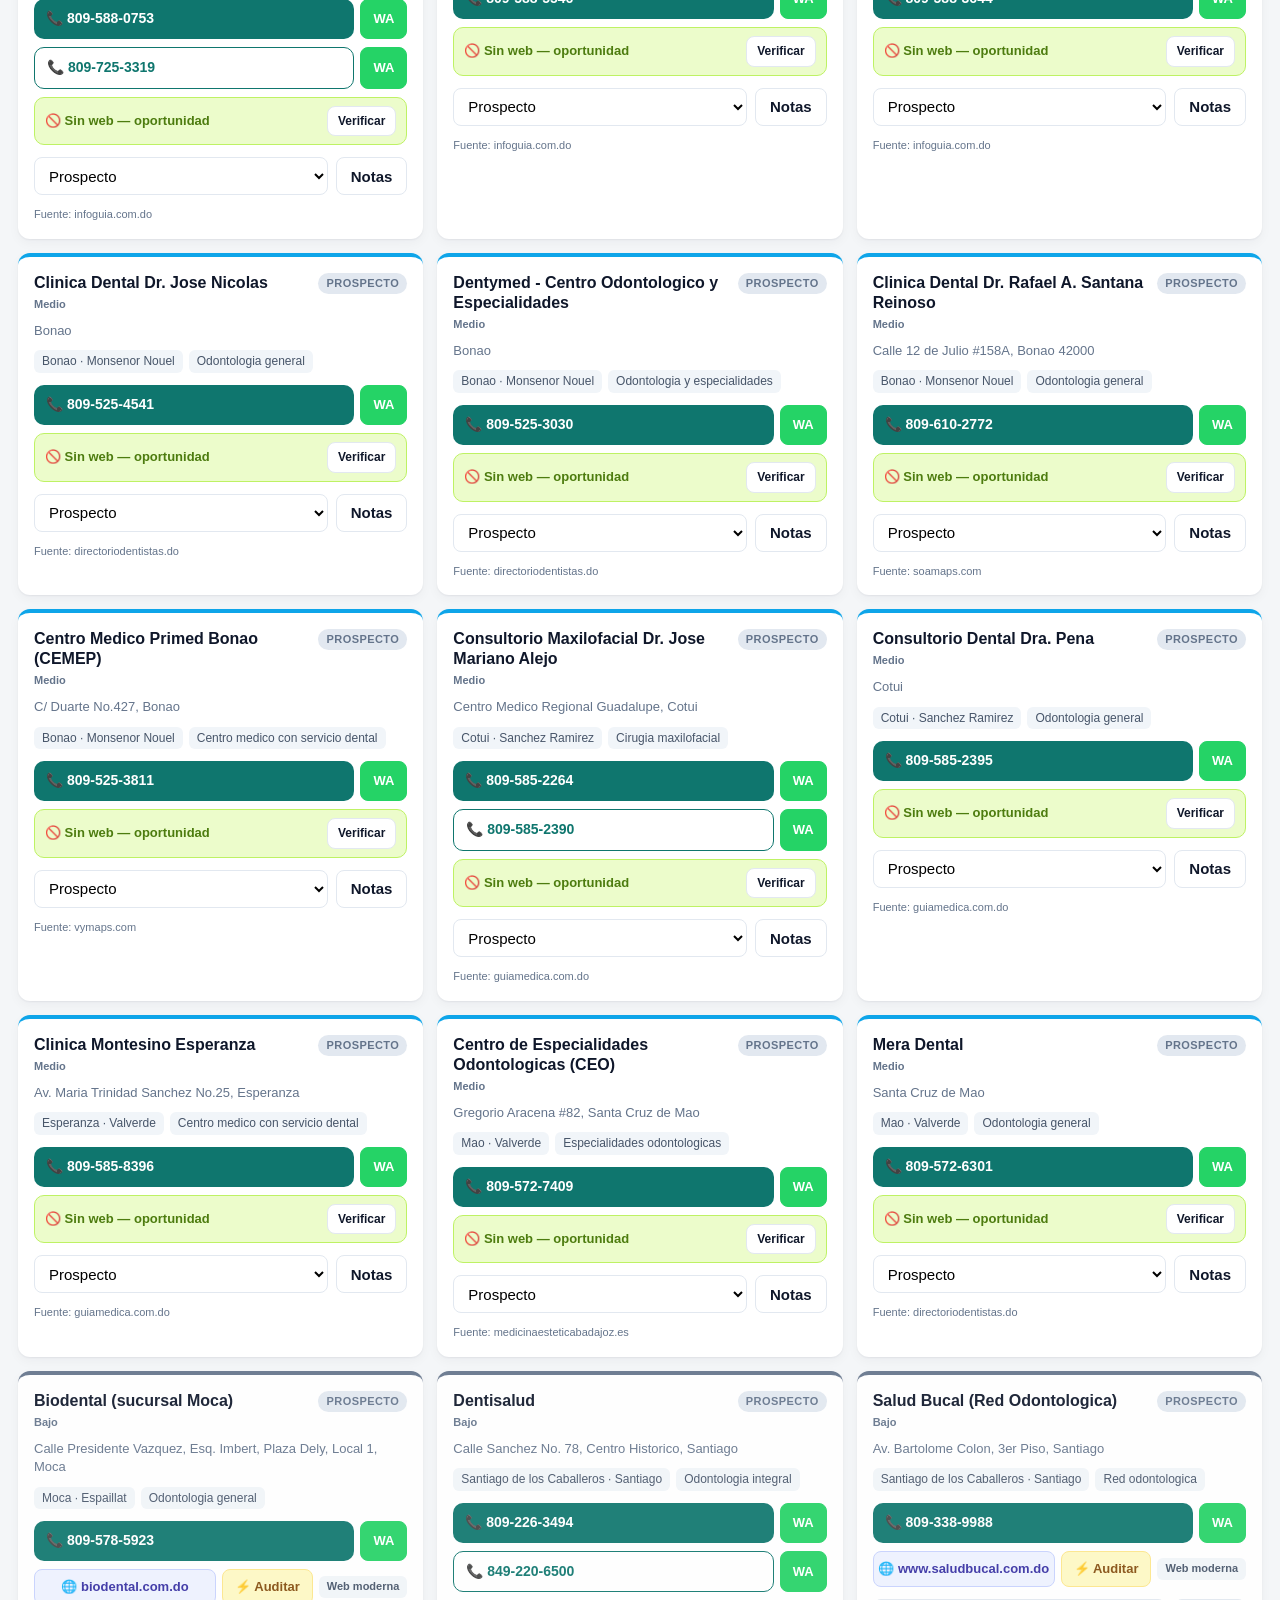
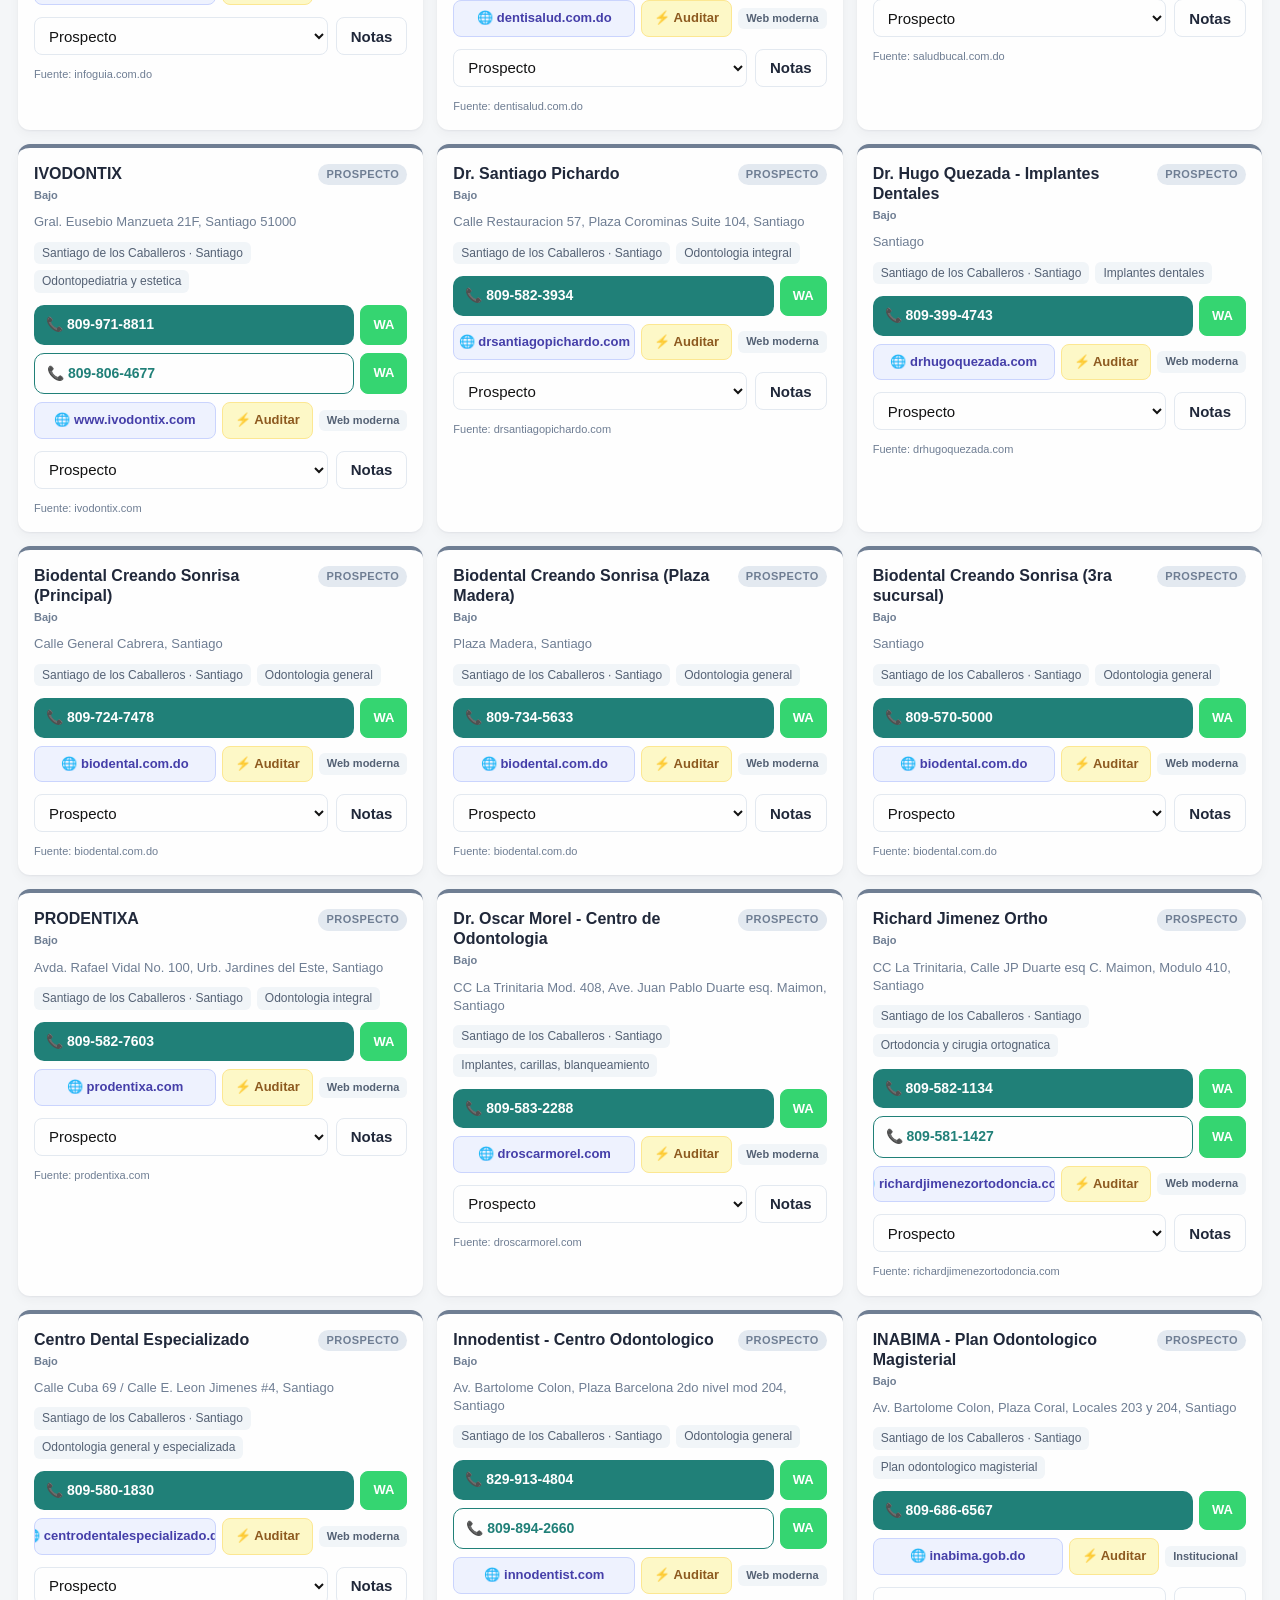
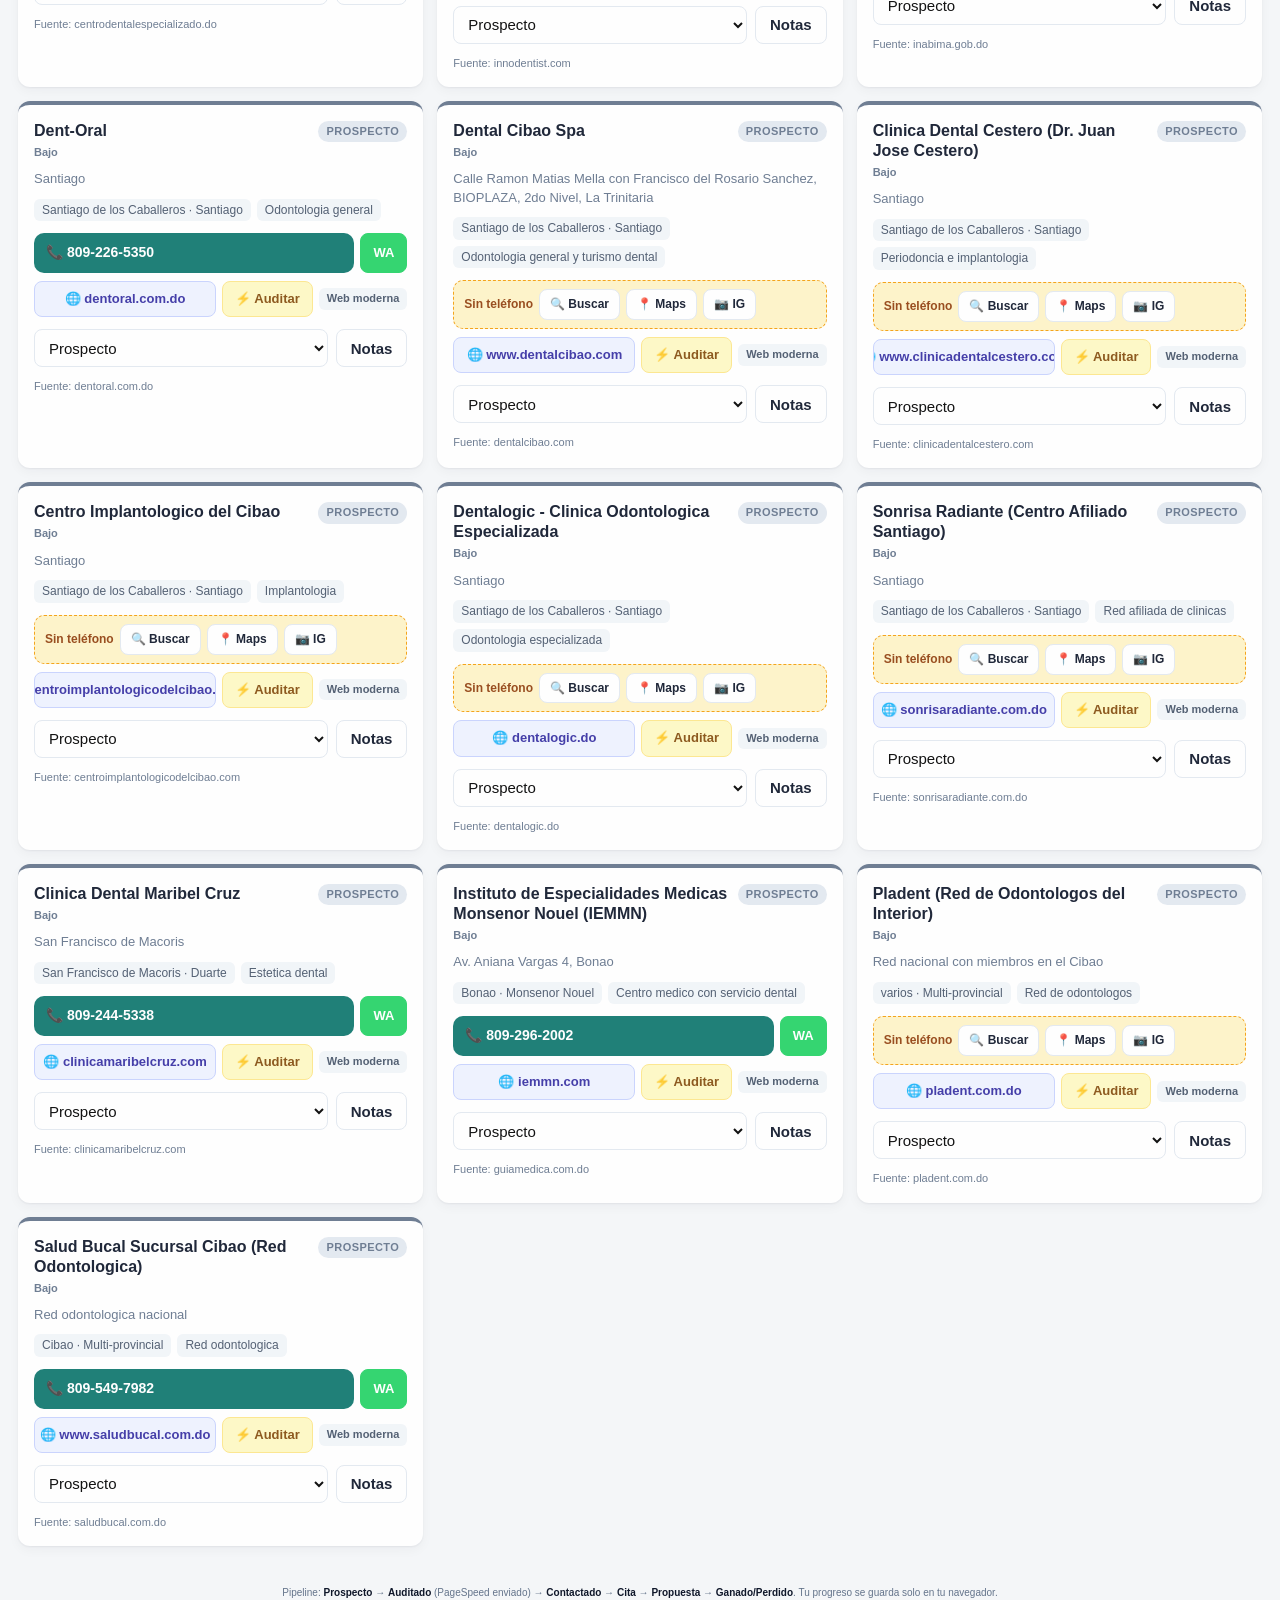
==== commit 40a1b318: "CRM v2: pipeline de ventas para prospectar clinicas dentales Refactor del CRM de "agenda de llamadas" ====
--- a/crm/index.html
+++ b/crm/index.html
@@ -4,7 +4,7 @@
     <meta charset="UTF-8">
     <meta name="viewport" content="width=device-width, initial-scale=1.0, user-scalable=no">
     <meta name="theme-color" content="#0f766e">
-    <title>CRM Dentistas RD &middot; Cibao</title>
+    <title>CRM Dentistas RD &middot; Pipeline de ventas</title>
     <link rel="shortcut icon" href="../images/favicon.png" type="image/x-icon">
     <link rel="stylesheet" href="crm.css">
 </head>
@@ -12,12 +12,13 @@
     <header class="topbar">
         <div class="topbar__brand">
             <h1>CRM Dentistas RD</h1>
-            <span class="topbar__tagline">Cibao &middot; Moca &middot; Santiago &middot; provincias cercanas</span>
+            <span class="topbar__tagline">Prospección · Web design para clínicas del Cibao</span>
         </div>
         <div class="topbar__stats">
-            <span class="stat" id="statTotal">0 contactos</span>
-            <span class="stat stat--ok" id="statHechos">0 hechos</span>
-            <span class="stat stat--warn" id="statPendientes">0 pendientes</span>
+            <span class="stat" id="statTotal">0 prospectos</span>
+            <span class="stat stat--ok" id="statGanados">0 ganados</span>
+            <span class="stat stat--info" id="statActivos">0 en proceso</span>
+            <span class="stat stat--hot" id="statAlto">0 🔥 alto</span>
         </div>
     </header>
 
@@ -26,27 +27,44 @@
             type="search"
             id="search"
             class="toolbar__search"
-            placeholder="Buscar por nombre, telefono, direccion, especialidad..."
+            placeholder="Buscar por nombre, teléfono, dirección, web..."
             autocomplete="off">
         <select id="filterProvincia" class="toolbar__select"></select>
         <select id="filterEstado" class="toolbar__select">
             <option value="">Todos los estados</option>
-            <option value="pendiente">Pendiente</option>
+            <option value="prospecto">Prospecto</option>
+            <option value="auditado">Auditado</option>
             <option value="contactado">Contactado</option>
-            <option value="agendado">Agendado</option>
-            <option value="no_responde">No responde</option>
-            <option value="descartado">Descartado</option>
+            <option value="cita_agendada">Cita agendada</option>
+            <option value="propuesta_enviada">Propuesta enviada</option>
+            <option value="cerrado_ganado">Cliente ganado</option>
+            <option value="cerrado_perdido">Cerrado perdido</option>
         </select>
-        <button id="btnExport" class="toolbar__btn" title="Exportar a CSV">CSV</button>
-        <button id="btnReset" class="toolbar__btn toolbar__btn--danger" title="Borrar mi historial">Reset</button>
+        <select id="filterScore" class="toolbar__select">
+            <option value="">Todo lead score</option>
+            <option value="alto">🔥 Alto</option>
+            <option value="medio">Medio</option>
+            <option value="bajo">Bajo</option>
+        </select>
+        <select id="filterWeb" class="toolbar__select">
+            <option value="">Cualquier web</option>
+            <option value="sin_web">🚫 Sin web</option>
+            <option value="con_web">🌐 Con web</option>
+            <option value="obsoleta">⚠️ Web obsoleta</option>
+        </select>
+        <button id="btnExport" class="toolbar__btn">CSV</button>
+        <button id="btnReset" class="toolbar__btn toolbar__btn--danger">Reset</button>
     </section>
 
     <main id="grid" class="grid"></main>
 
     <template id="cardTemplate">
-        <article class="card" data-id="">
+        <article class="card" data-id="" data-estado="" data-score="">
             <header class="card__head">
-                <h2 class="card__name"></h2>
+                <div class="card__head-left">
+                    <h2 class="card__name"></h2>
+                    <span class="card__score"></span>
+                </div>
                 <span class="card__estado"></span>
             </header>
             <p class="card__direccion"></p>
@@ -54,26 +72,20 @@
                 <span class="card__provincia"></span>
                 <span class="card__especialidad"></span>
             </p>
-            <div class="card__phones"></div>
+            <div class="card__contacto"></div>
             <div class="card__actions">
-                <select class="card__estadoSelect">
-                    <option value="pendiente">Pendiente</option>
-                    <option value="contactado">Contactado</option>
-                    <option value="agendado">Agendado</option>
-                    <option value="no_responde">No responde</option>
-                    <option value="descartado">Descartado</option>
-                </select>
+                <select class="card__estadoSelect"></select>
                 <button class="card__notasBtn">Notas</button>
             </div>
-            <textarea class="card__notas" placeholder="Notas de la llamada..." hidden></textarea>
+            <textarea class="card__notas" placeholder="Notas: con quién hablé, qué dijo, próximo paso..." hidden></textarea>
             <small class="card__fuente"></small>
         </article>
     </template>
 
     <footer class="bottombar">
         <small>
-            Datos publicos de directorios medicos dominicanos.
-            Tu progreso (estado, notas) se guarda solo en tu navegador.
+            Pipeline: <b>Prospecto</b> → <b>Auditado</b> (PageSpeed enviado) → <b>Contactado</b> → <b>Cita</b> → <b>Propuesta</b> → <b>Ganado/Perdido</b>.
+            Tu progreso se guarda solo en tu navegador.
         </small>
     </footer>
 
--- a/crm/crm.css
+++ b/crm/crm.css
@@ -11,6 +11,9 @@
     --warn: #f59e0b;
     --danger: #dc2626;
     --info: #0ea5e9;
+    --hot: #ea580c;
+    --wa: #25d366;
+    --wa-dark: #1ebe57;
     --shadow: 0 1px 2px rgba(15, 23, 42, .06), 0 4px 12px rgba(15, 23, 42, .04);
     --radius: 12px;
 }
@@ -41,27 +44,10 @@
     z-index: 50;
     box-shadow: var(--shadow);
 }
-
-.topbar h1 {
-    margin: 0;
-    font-size: 18px;
-    font-weight: 700;
-    letter-spacing: -0.01em;
-}
-
-.topbar__tagline {
-    display: block;
-    font-size: 12px;
-    opacity: 0.85;
-    margin-top: 2px;
-}
-
-.topbar__stats {
-    display: flex;
-    gap: 8px;
-    flex-wrap: wrap;
-}
-
+.topbar h1 { margin: 0; font-size: 18px; font-weight: 700; letter-spacing: -0.01em; }
+.topbar__tagline { display: block; font-size: 12px; opacity: 0.85; margin-top: 2px; }
+
+.topbar__stats { display: flex; gap: 8px; flex-wrap: wrap; }
 .stat {
     background: rgba(255, 255, 255, 0.18);
     padding: 4px 10px;
@@ -69,8 +55,9 @@
     font-size: 12px;
     font-weight: 600;
 }
-.stat--ok    { background: rgba(22, 163, 74, .85); }
-.stat--warn  { background: rgba(245, 158, 11, .85); }
+.stat--ok   { background: rgba(22, 163, 74, .85); }
+.stat--info { background: rgba(14, 165, 233, .85); }
+.stat--hot  { background: rgba(234, 88, 12, .9); }
 
 .toolbar {
     background: var(--surface);
@@ -96,17 +83,12 @@
     outline: none;
     transition: border-color .15s, box-shadow .15s;
 }
-
 .toolbar__search:focus,
 .toolbar__select:focus {
     border-color: var(--primary);
     box-shadow: 0 0 0 3px rgba(15, 118, 110, .15);
 }
-
-.toolbar__search {
-    flex: 1 1 320px;
-    min-width: 220px;
-}
+.toolbar__search { flex: 1 1 280px; min-width: 200px; }
 
 .toolbar__btn {
     height: 40px;
@@ -126,16 +108,13 @@
     color: var(--danger);
     border-color: var(--danger);
 }
-.toolbar__btn--danger:hover {
-    background: var(--danger);
-    color: #fff;
-}
+.toolbar__btn--danger:hover { background: var(--danger); color: #fff; }
 
 .grid {
     padding: 18px;
     display: grid;
     gap: 14px;
-    grid-template-columns: repeat(auto-fill, minmax(320px, 1fr));
+    grid-template-columns: repeat(auto-fill, minmax(340px, 1fr));
     max-width: 1400px;
     margin: 0 auto;
 }
@@ -147,31 +126,32 @@
     padding: 16px;
     display: flex;
     flex-direction: column;
-    gap: 8px;
+    gap: 10px;
     border-top: 4px solid transparent;
     transition: transform .12s, box-shadow .12s;
 }
 .card:hover { transform: translateY(-1px); box-shadow: 0 6px 18px rgba(15,23,42,.08); }
 
-.card[data-estado="contactado"] { border-top-color: var(--info); }
-.card[data-estado="agendado"]   { border-top-color: var(--ok); }
-.card[data-estado="no_responde"]{ border-top-color: var(--warn); }
-.card[data-estado="descartado"] { border-top-color: var(--danger); opacity: 0.7; }
-
-.card__head {
-    display: flex;
-    justify-content: space-between;
-    align-items: flex-start;
-    gap: 8px;
-}
-
-.card__name {
-    font-size: 16px;
+.card[data-score="alto"]  { border-top-color: var(--hot); }
+.card[data-score="medio"] { border-top-color: var(--info); }
+.card[data-score="bajo"]  { border-top-color: var(--muted); opacity: 0.92; }
+
+.card[data-estado="contactado"]        { background: linear-gradient(180deg, rgba(14,165,233,.04), #fff 30%); }
+.card[data-estado="cita_agendada"]     { background: linear-gradient(180deg, rgba(22,163,74,.06), #fff 30%); }
+.card[data-estado="propuesta_enviada"] { background: linear-gradient(180deg, rgba(37,99,235,.06), #fff 30%); }
+.card[data-estado="cerrado_ganado"]    { background: linear-gradient(180deg, rgba(22,163,74,.12), #fff 50%); }
+.card[data-estado="cerrado_perdido"]   { opacity: 0.55; }
+
+.card__head { display: flex; justify-content: space-between; align-items: flex-start; gap: 8px; }
+.card__head-left { display: flex; flex-direction: column; gap: 4px; min-width: 0; flex: 1; }
+.card__name { font-size: 16px; font-weight: 700; margin: 0; line-height: 1.25; color: var(--text); }
+.card__score {
+    font-size: 11px;
     font-weight: 700;
-    margin: 0;
-    line-height: 1.25;
-    color: var(--text);
-}
+    color: var(--muted);
+    align-self: flex-start;
+}
+.card[data-score="alto"] .card__score { color: var(--hot); }
 
 .card__estado {
     font-size: 11px;
@@ -185,83 +165,132 @@
     white-space: nowrap;
     flex-shrink: 0;
 }
-.card[data-estado="contactado"]  .card__estado { background: rgba(14,165,233,.15); color: #0369a1; }
-.card[data-estado="agendado"]    .card__estado { background: rgba(22,163,74,.15);  color: #166534; }
-.card[data-estado="no_responde"] .card__estado { background: rgba(245,158,11,.18); color: #92400e; }
-.card[data-estado="descartado"]  .card__estado { background: rgba(220,38,38,.15);  color: #991b1b; }
-
-.card__direccion {
-    color: var(--muted);
-    margin: 0;
+.card[data-estado="auditado"]          .card__estado { background: rgba(245,158,11,.18); color: #92400e; }
+.card[data-estado="contactado"]        .card__estado { background: rgba(14,165,233,.15); color: #0369a1; }
+.card[data-estado="cita_agendada"]     .card__estado { background: rgba(22,163,74,.15);  color: #166534; }
+.card[data-estado="propuesta_enviada"] .card__estado { background: rgba(37,99,235,.18);  color: #1e40af; }
+.card[data-estado="cerrado_ganado"]    .card__estado { background: var(--ok); color: #fff; }
+.card[data-estado="cerrado_perdido"]   .card__estado { background: rgba(220,38,38,.15);  color: #991b1b; }
+
+.card__direccion { color: var(--muted); margin: 0; font-size: 13px; }
+.card__meta { display: flex; gap: 6px; flex-wrap: wrap; margin: 0; font-size: 12px; }
+.card__meta span { background: #f1f5f9; color: #475569; padding: 3px 8px; border-radius: 6px; font-weight: 500; }
+
+.card__contacto { display: flex; flex-direction: column; gap: 8px; margin-top: 2px; }
+
+.phone-row {
+    display: flex;
+    gap: 6px;
+    align-items: stretch;
+}
+.phone-row--missing {
+    background: #fef3c7;
+    border: 1px dashed #f59e0b;
+    border-radius: 10px;
+    padding: 8px 10px;
+    gap: 6px;
+    align-items: center;
+    flex-wrap: wrap;
+}
+.phone-row__label { font-weight: 600; color: #92400e; font-size: 12px; }
+
+.phone-link {
+    flex: 1;
+    display: flex;
+    align-items: center;
+    gap: 8px;
+    padding: 10px 12px;
+    background: var(--primary);
+    color: #fff;
+    text-decoration: none;
+    border-radius: 10px;
+    font-weight: 600;
+    font-size: 14px;
+    transition: background .15s, transform .1s;
+}
+.phone-link:hover { background: var(--primary-dark); }
+.phone-link:active { transform: scale(.98); }
+.phone-link--alt { background: #fff; color: var(--primary); border: 1px solid var(--primary); }
+.phone-link--alt:hover { background: var(--primary); color: #fff; }
+
+.btn {
+    display: inline-flex;
+    align-items: center;
+    justify-content: center;
+    padding: 8px 12px;
+    border-radius: 8px;
+    text-decoration: none;
+    font-weight: 600;
     font-size: 13px;
-}
-
-.card__meta {
+    border: 1px solid var(--border);
+    background: #fff;
+    color: var(--text);
+    transition: background .15s, transform .1s;
+    white-space: nowrap;
+}
+.btn:hover { background: #f1f5f9; }
+.btn:active { transform: scale(.97); }
+
+.btn--mini { padding: 6px 10px; font-size: 12px; }
+
+.btn--wa {
+    background: var(--wa);
+    border-color: var(--wa);
+    color: #fff;
+    min-width: 46px;
+}
+.btn--wa:hover { background: var(--wa-dark); }
+
+.btn--web {
+    background: #eef2ff;
+    border-color: #c7d2fe;
+    color: #3730a3;
+    flex: 1;
+    min-width: 0;
+    overflow: hidden;
+    text-overflow: ellipsis;
+}
+.btn--web:hover { background: #e0e7ff; }
+
+.btn--audit {
+    background: #fef9c3;
+    border-color: #fde68a;
+    color: #854d0e;
+}
+.btn--audit:hover { background: #fef3c7; }
+
+.web-row {
     display: flex;
     gap: 6px;
+    align-items: center;
     flex-wrap: wrap;
-    margin: 0;
-    font-size: 12px;
-}
-
-.card__meta span {
+}
+.web-row--missing {
+    background: #ecfccb;
+    border: 1px solid #bef264;
+    border-radius: 10px;
+    padding: 8px 10px;
+    justify-content: space-between;
+}
+.no-web {
+    color: #4d7c0f;
+    font-weight: 600;
+    font-size: 13px;
+}
+.web-tag {
+    font-size: 11px;
     background: #f1f5f9;
     color: #475569;
     padding: 3px 8px;
     border-radius: 6px;
-    font-weight: 500;
-}
-
-.card__phones {
-    display: flex;
-    flex-direction: column;
-    gap: 6px;
-    margin-top: 4px;
-}
-
-.phone-link {
-    display: flex;
-    align-items: center;
-    gap: 8px;
-    padding: 10px 12px;
-    background: var(--primary);
-    color: #fff;
-    text-decoration: none;
-    border-radius: 10px;
-    font-weight: 600;
-    font-size: 15px;
-    transition: background .15s, transform .1s;
-}
-.phone-link:hover  { background: var(--primary-dark); }
-.phone-link:active { transform: scale(.98); }
-.phone-link::before {
-    content: "📞";
-    font-size: 16px;
-}
-.phone-link--alt {
-    background: #fff;
-    color: var(--primary);
-    border: 1px solid var(--primary);
-}
-.phone-link--alt:hover {
-    background: var(--primary);
-    color: #fff;
-}
-.phone-link--missing {
-    background: #fef3c7;
-    color: #92400e;
-    cursor: not-allowed;
-    pointer-events: none;
-    border: 1px dashed #f59e0b;
-}
-.phone-link--missing::before { content: "⚠️"; }
-
-.card__actions {
-    display: flex;
-    gap: 8px;
-    margin-top: 4px;
-}
-
+    font-weight: 600;
+}
+.web-tag--opp {
+    background: #fee2e2;
+    color: #991b1b;
+}
+
+.card__actions { display: flex; gap: 8px; margin-top: 2px; }
 .card__estadoSelect {
     flex: 1;
     height: 38px;
@@ -272,7 +301,6 @@
     font: inherit;
     cursor: pointer;
 }
-
 .card__notasBtn {
     height: 38px;
     padding: 0 14px;
@@ -307,18 +335,10 @@
     box-shadow: 0 0 0 3px rgba(15, 118, 110, .15);
 }
 
-.card__fuente {
-    color: var(--muted);
-    font-size: 11px;
-    margin-top: 4px;
-}
-
-.bottombar {
-    text-align: center;
-    color: var(--muted);
-    padding: 20px 18px 30px;
-    font-size: 12px;
-}
+.card__fuente { color: var(--muted); font-size: 11px; margin-top: 2px; }
+
+.bottombar { text-align: center; color: var(--muted); padding: 20px 18px 30px; font-size: 12px; }
+.bottombar b { color: var(--text); }
 
 .empty {
     grid-column: 1 / -1;
@@ -332,7 +352,7 @@
     .topbar { padding: 12px 14px; }
     .topbar h1 { font-size: 16px; }
     .toolbar { padding: 10px 14px; top: 70px; }
-    .grid { padding: 14px; gap: 12px; }
+    .grid { padding: 14px; gap: 12px; grid-template-columns: 1fr; }
     .card { padding: 14px; }
     .card__name { font-size: 15px; }
 }
